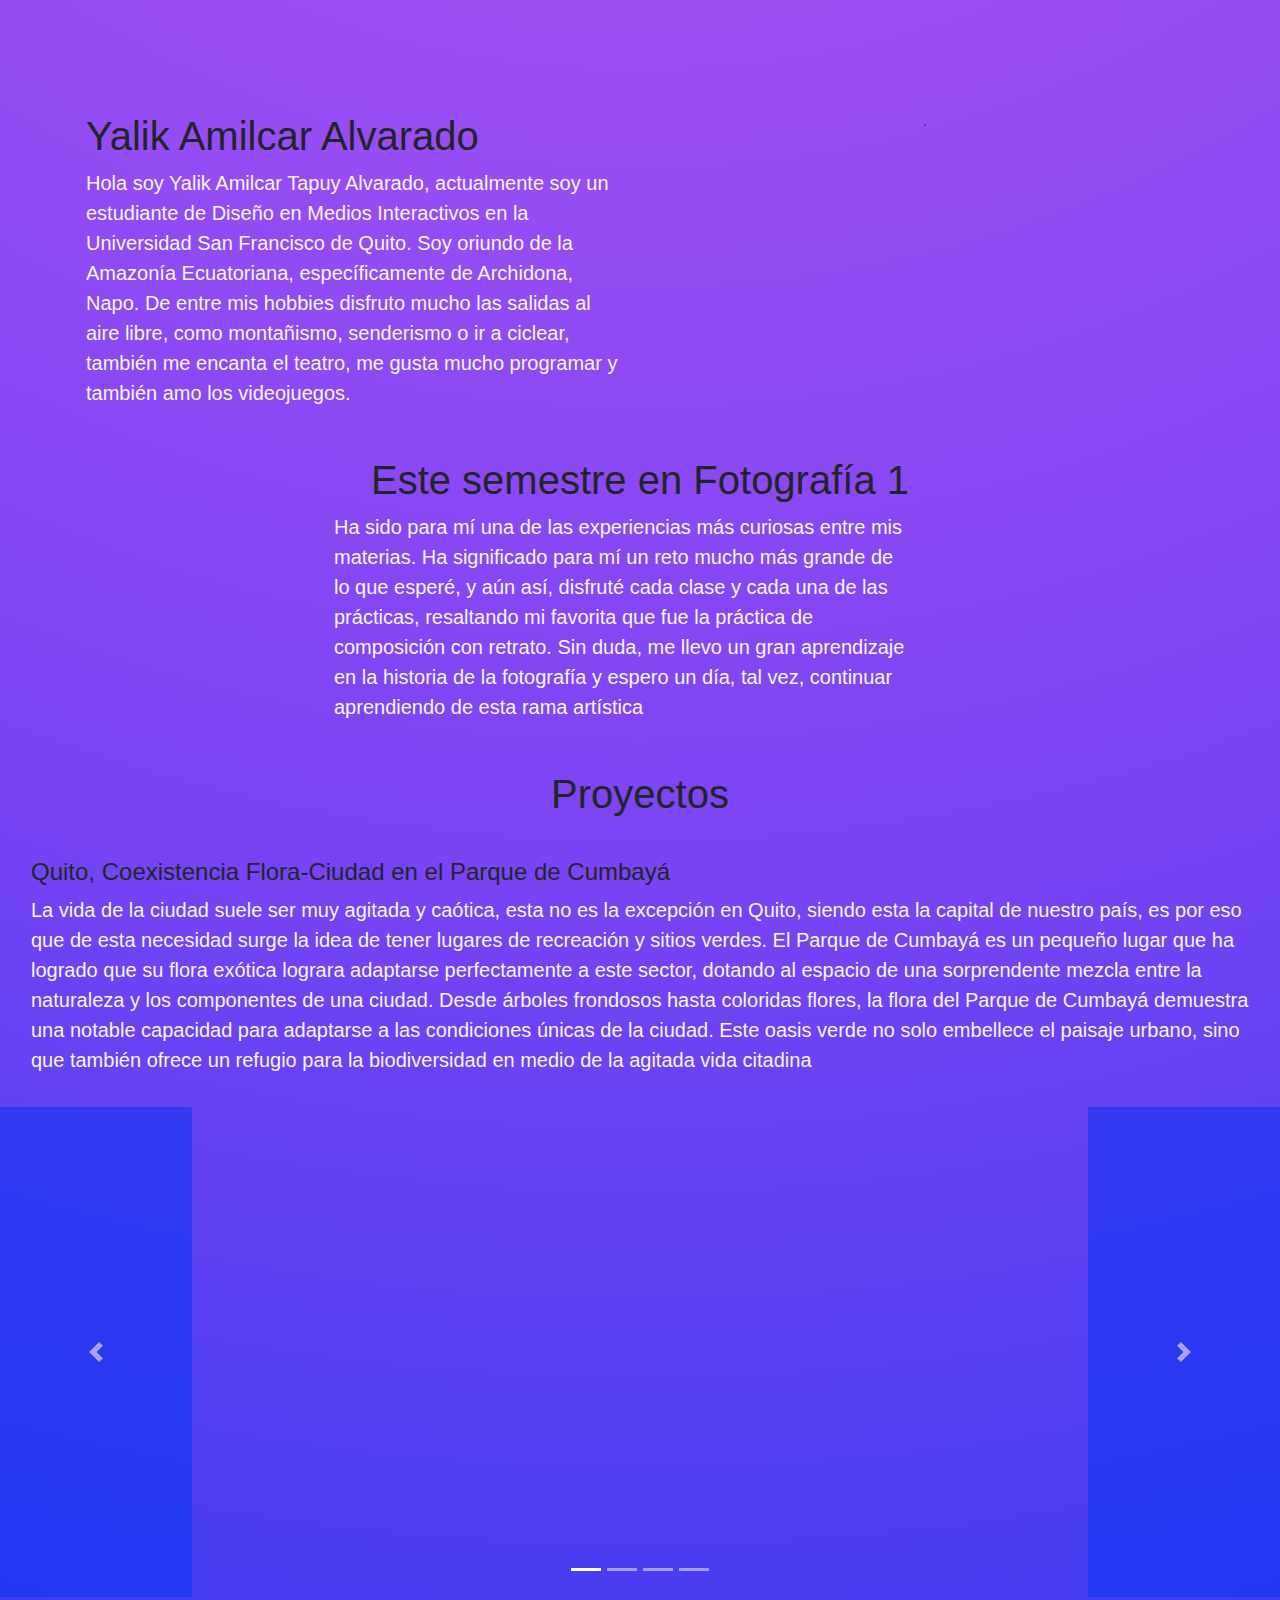
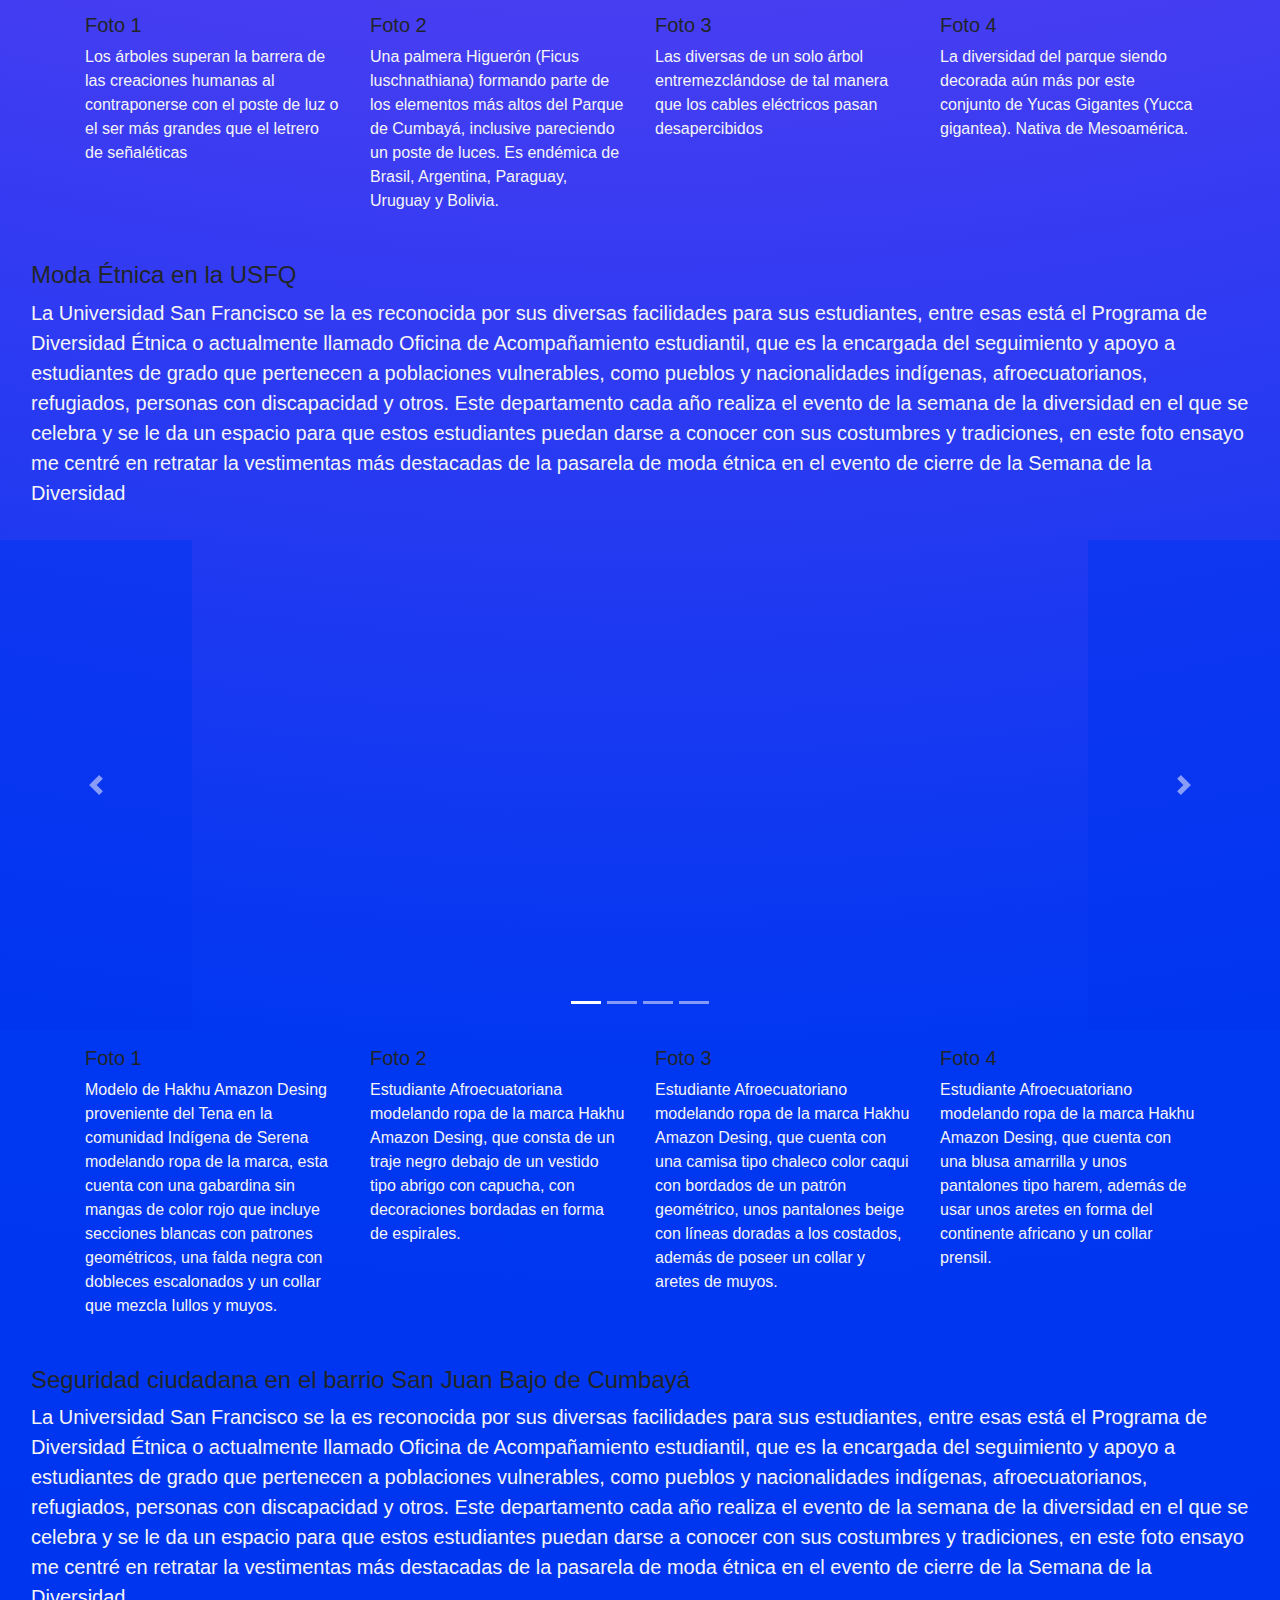
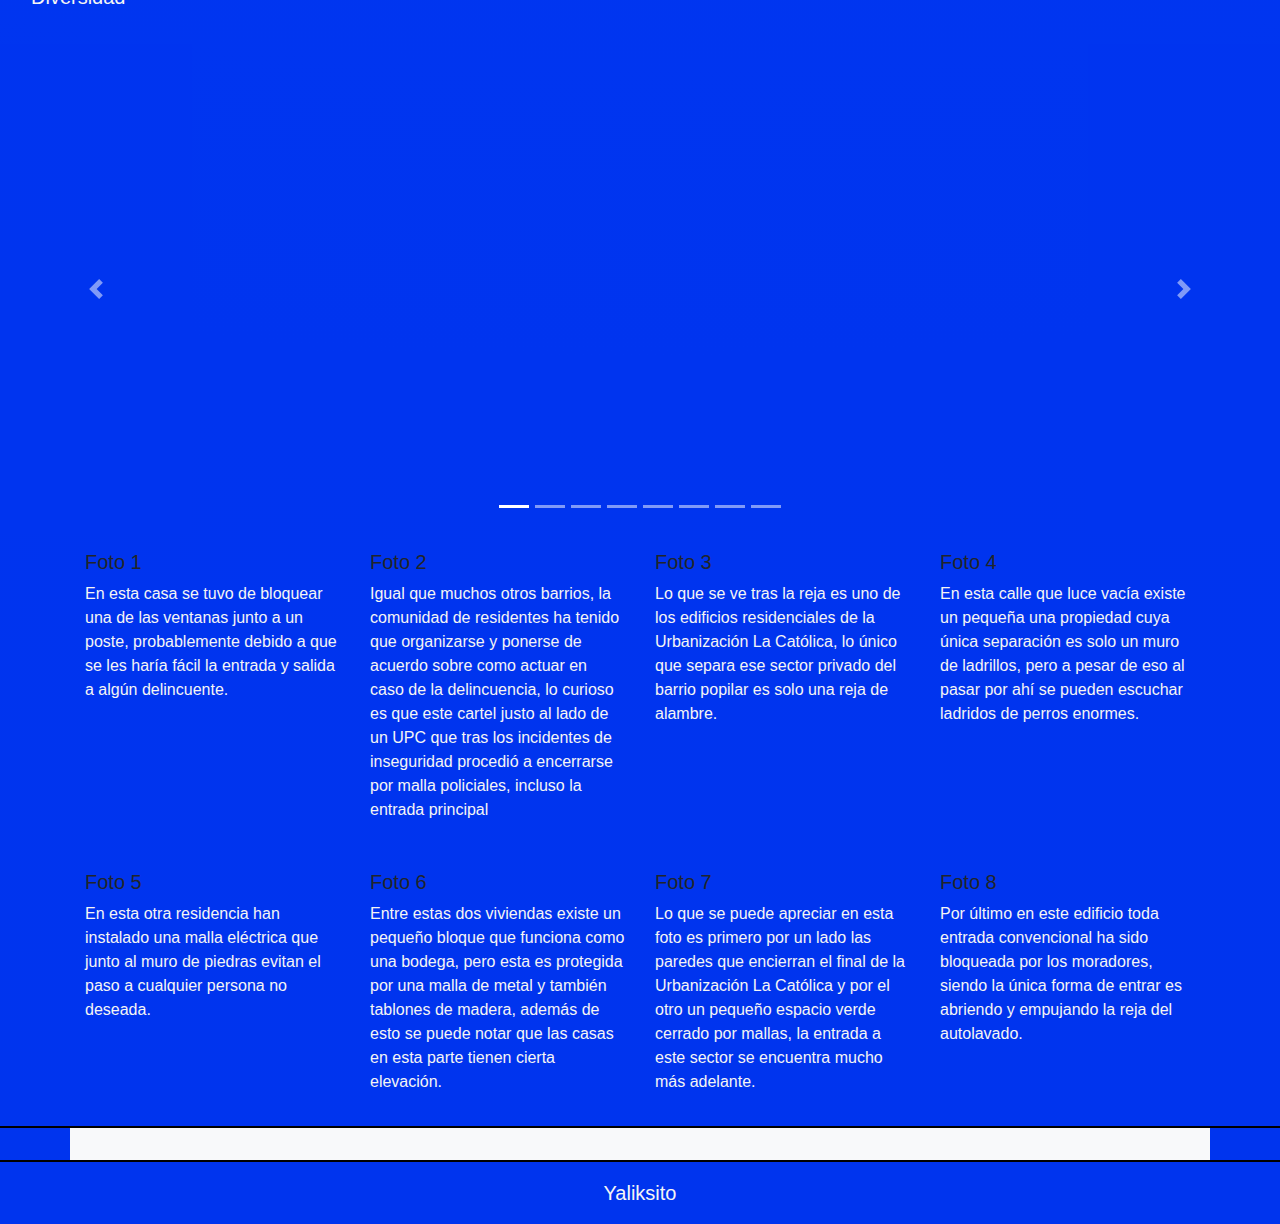
==== index.html @ bf508cc5 "Portafolio V.1.3" ====
<!DOCTYPE html>
<html lang="en">
<head>
    <meta charset="UTF-8">
    <meta name="viewport" content="width=device-width, initial-scale=1.0">
    <title>Mockup de Boostrap</title>
    <link rel="icon" type="image/x-icon" href="imagenes/isotipo blanco y negro.png" >
    <link rel="stylesheet" href="https://cdn.jsdelivr.net/npm/bootstrap@4.5.3/dist/css/bootstrap.min.css">
    <link rel="stylesheet" href="https://cdnjs.cloudflare.com/ajax/libs/font-awesome/4.7.0/css/font-awesome.min.css">
    <link rel="preconnect" href="https://fonts.googleapis.com">
    <link rel="preconnect" href="https://fonts.gstatic.com" crossorigin>
    <link href="https://fonts.googleapis.com/css2?family=Alegreya+Sans&family=Montserrat:ital,wght@0,100..900;1,100..900&display=swap" rel="stylesheet">
    <link rel="stylesheet" href="css/animate.css"/>
    <link rel="stylesheet" href="https://cdnjs.cloudflare.com/ajax/libs/animate.css/4.1.1/animate.min.css"/>
    <script src="https://ajax.googleapis.com/ajax/libs/jquery/3.4.1/jquery.min.js"></script>
    <script src="https://cdn.jsdelivr.net/npm/bootstrap@4.5.3/dist/js/bootstrap.bundle.min.js"></script>
    <style>
      body{
        background-image: radial-gradient(circle at 50% -20.71%, #be5af5 0, #a04ff4 16.67%, #7944f3 33.33%, #3c3cf2 50%, #0037f1 66.67%, #0034ef 83.33%, #0034ee 100%);
      }
      p{
        color: whitesmoke;
        font-size: 1.25rem;
      }
      .plin{
        background-color: #0035EF;
      }
      .borde{
        border-bottom: 2px solid black;
        border-top: 2px solid black;
      }
      .ola{
        color: whitesmoke;
        font-size: 1.6rem;
        -webkit-text-stroke-width: 1.25px;
        -webkit-text-stroke-color: #000000;
      }
      @media (max-width:768px){
        h1{
          font-size: 2rem;
        }
      }
      @media (max-width:430px){
        h1{
          font-size: 1.25rem;
        }
        p{
          font-family: "Montserrat", sans-serif;
          font-size: 0.90rem;
          font-style: normal;
        }
      }

    </style>
</head>
<body>
  <div id="fb-root"></div>

  <div id="Home">

        <nav class="navbar navbar-expand-lg navbar-light">
            <a class="navbar-brand animated animate__pulse" href="#">
              <img src="imagenes/isotipo blanco y negro.png" height="70px" width="auto" class="d-inline-block align-top rounded" alt="">
              <img src="imagenes/Yalik_Monocromatico 1.png" height="70px" width="auto" class="d-inline-block align-top rounded" alt="">
            </a>
        </nav>

        <div class="jumbotron-fluid">
          <div class="container">
            <div class="row py-3">
              <div class="col-6 text-left pl-3 animated animate__rubberBand">
                <h1>Yalik Amilcar Alvarado</h1>
                <p>Hola soy Yalik Amilcar Tapuy Alvarado, actualmente soy un estudiante de Diseño en Medios Interactivos en la Universidad San Francisco de Quito. Soy oriundo de la Amazonía Ecuatoriana, específicamente de Archidona, Napo. De entre mis hobbies disfruto mucho las salidas al aire libre, como montañismo, senderismo o ir a ciclear, también me encanta el teatro, me gusta mucho programar y también amo los videojuegos.</p>
              </div>
              <div class="col-6 text-center">
                <img class="img-fluid shadow rounded border border-dark animated animate__rubberBand"  src="imagenes/yo.jpg" alt="">
              </div>
            </div>
          </div>
        </div>
  </div>

    <main>
        <div class="container-fluid">
          <div class="row py-3">
            <div class="col-sm-1 col-md-2 col-lg-3"></div>
            <div class="col">
                <h1 class="text-center wow animate__backInLeft">Este semestre en Fotografía 1</h1>
                <div class="col text-left ml-n3 wow animate__backInRight">
                  <p>Ha sido para mí una de las experiencias más curiosas entre mis materias. Ha significado para mí un reto mucho más grande de lo que esperé, y aún así, disfruté cada clase y cada una de las prácticas, resaltando mi favorita que fue la práctica de composición con retrato. Sin duda, me llevo un gran aprendizaje en la historia de la fotografía y espero un día, tal vez, continuar aprendiendo de esta rama artística</p>
                </div>
            </div>
            <div class="col-sm-1 col-md-2 col-lg-3"></div>
          </div>
        </div>

        <div>
            <div class="container-fluid">
                <div class="row py-3">
                    <div class="col-12 text-center wow animate__fadeInUp">
                        <h1>Proyectos</h1>
                    </div>
                </div>
                <div class="row py-3 wow animate__fadeInUp">
                  <div class="col">
                    <h4 class="mx-3">Quito, Coexistencia Flora-Ciudad en el Parque de Cumbayá</h4>
                    <p class="mx-3">La vida de la ciudad suele ser muy agitada y caótica, esta no es la excepción en Quito, siendo esta la capital de nuestro país, es por eso que de esta necesidad surge la idea de tener lugares de recreación y sitios verdes. El Parque de Cumbayá es un pequeño lugar que ha logrado que su flora exótica lograra adaptarse perfectamente a este sector, dotando al espacio de una sorprendente mezcla entre la naturaleza y los componentes de una ciudad. Desde árboles frondosos hasta coloridas flores, la flora del Parque de Cumbayá demuestra una notable capacidad para adaptarse a las condiciones únicas de la ciudad. Este oasis verde no solo embellece el paisaje urbano, sino que también ofrece un refugio para la biodiversidad en medio de la agitada vida citadina</p>
                  </div>
                </div>
            </div>
            <div id="carouselExampleCaptions" class="carousel slide wow animate__slideInLeft" data-ride="carousel">
                <ol class="carousel-indicators">
                  <li data-target="#carouselExampleCaptions" data-slide-to="0" class="active"></li>
                  <li data-target="#carouselExampleCaptions" data-slide-to="1"></li>
                  <li data-target="#carouselExampleCaptions" data-slide-to="2"></li>
                  <li data-target="#carouselExampleCaptions" data-slide-to="3"></li>
                </ol>
                <div class="carousel-inner">
                  <div class="carousel-item active">
                    <img src="imagenes/proyecto 1/yalik_tapuy_quito_2.jpg" height="490px" width="auto" class="d-block mx-auto" alt="">
                  </div>
                  <div class="carousel-item">
                    <img src="imagenes/proyecto 1/yalik_tapuy_quito_3.jpg" height="490px" width="auto" class="d-block mx-auto" alt="">
                  </div>
                  <div class="carousel-item">
                    <img src="imagenes/proyecto 1/yalik_tapuy_quito_5.jpg" width="auto" height="490px" class="d-block mx-auto" alt="">
                  </div>
                  <div class="carousel-item">
                    <img src="imagenes/proyecto 1/yalik_tapuy_quito_8.jpg" height="490px" width="auto" class="d-block mx-auto" alt="">
                  </div>
                </div>
                <button class="carousel-control-prev border-0 plin" type="button" data-target="#carouselExampleCaptions" data-slide="prev">
                  <span class="carousel-control-prev-icon" aria-hidden="true"></span>
                  <span class="sr-only">Previous</span>
                </button>
                <button class="carousel-control-next border-0 plin" type="button" data-target="#carouselExampleCaptions" data-slide="next">
                  <span class="carousel-control-next-icon" aria-hidden="true"></span>
                  <span class="sr-only">Next</span>
                </button>
            </div>
            <div class="container">
              <div class="row py-3">
                <div class="col-sm-12 col-md-3 wow animate__zoomInUp"><h5>Foto 1</h5><p style="font-size: 1rem;">Los árboles superan la barrera de las creaciones humanas al contraponerse con el poste de luz o el ser más grandes que el letrero de señaléticas</p></div>
                <div class="col-sm-12 col-md-3 wow animate__zoomInUp"><h5>Foto 2</h5><p style="font-size: 1rem;">Una palmera Higuerón (Ficus luschnathiana) formando parte de los elementos más altos del Parque de Cumbayá, inclusive pareciendo un poste de luces. Es endémica de Brasil, Argentina, Paraguay, Uruguay y Bolivia.</p></div>
                <div class="col-sm-12 col-md-3 wow animate__zoomInUp"><h5>Foto 3</h5><p style="font-size: 1rem;">Las diversas de un solo árbol entremezclándose de tal manera que los cables eléctricos pasan desapercibidos</p></div>
                <div class="col-sm-12 col-md-3 wow animate__zoomInUp"><h5>Foto 4</h5><p style="font-size: 1rem;">La diversidad del parque siendo decorada aún más por este conjunto de Yucas Gigantes (Yucca gigantea). Nativa de Mesoamérica.</p></div>
              </div>
            </div>

            <div class="container-fluid">
              <div class="row py-3">
                <div class="col">
                  <h4 class="mx-3 wow animate__fadeInUp">Moda Étnica en la USFQ</h4>
                  <p class="mx-3 wow animate__fadeInUp">La Universidad San Francisco se la es reconocida por sus diversas facilidades para sus estudiantes, entre esas está el Programa de Diversidad Étnica o actualmente llamado Oficina de Acompañamiento estudiantil, que es la encargada del seguimiento y apoyo a estudiantes de grado que pertenecen a poblaciones vulnerables, como pueblos y nacionalidades indígenas, afroecuatorianos, refugiados, personas con discapacidad y otros. Este departamento cada año realiza el evento de la semana de la diversidad en el que se celebra y se le da un espacio para que estos estudiantes puedan darse a conocer con sus costumbres y tradiciones, en este foto ensayo me centré en retratar la vestimentas más destacadas de la pasarela de moda étnica en el evento de cierre de la Semana de la Diversidad</p>
                </div>
              </div>
          </div>
          <div id="carouselExampleIndicators" class="carousel slide wow animate__slideInLeft" data-ride="carousel">
            <ol class="carousel-indicators">
              <li data-target="#carouselExampleIndicators" data-slide-to="0" class="active"></li>
              <li data-target="#carouselExampleIndicators" data-slide-to="1"></li>
              <li data-target="#carouselExampleIndicators" data-slide-to="2"></li>
              <li data-target="#carouselExampleIndicators" data-slide-to="3"></li>
            </ol>
            <div class="carousel-inner">
              <div class="carousel-item active">
                <img src="imagenes/proyecto 2/yalik_tapuy_retrato_3.jpg" height="490px" width="auto" class="d-block mx-auto" alt="">
              </div>
              <div class="carousel-item">
                <img src="imagenes/proyecto 2/yalik_tapuy_retrato_5.jpg" height="490px" width="auto" class="d-block mx-auto" alt="">
              </div>
              <div class="carousel-item">
                <img src="imagenes/proyecto 2/yalik_tapuy_retrato_7.jpg" width="auto" height="490px" class="d-block mx-auto" alt="">
              </div>
              <div class="carousel-item">
                <img src="imagenes/proyecto 2/yalik_tapuy_retrato_8.jpg" height="490px" width="auto" class="d-block mx-auto" alt="">
              </div>
            </div>
            <button class="carousel-control-prev border-0 plin" type="button" data-target="#carouselExampleIndicators" data-slide="prev">
              <span class="carousel-control-prev-icon" aria-hidden="true"></span>
              <span class="sr-only">Previous</span>
            </button>
            <button class="carousel-control-next border-0 plin" type="button" data-target="#carouselExampleIndicators" data-slide="next">
              <span class="carousel-control-next-icon" aria-hidden="true"></span>
              <span class="sr-only">Next</span>
            </button>
        </div>
        <div class="container">
          <div class="row py-3">
            <div class="col-sm-12 col-md-3 wow animate__zoomInUp"><h5>Foto 1</h5><p style="font-size: 1rem;">Modelo de Hakhu Amazon Desing proveniente del Tena en la comunidad Indígena de Serena modelando ropa de la marca, esta cuenta con una gabardina sin mangas de color rojo que incluye secciones blancas con patrones geométricos, una falda negra con dobleces escalonados y un collar que mezcla Iullos y muyos.</p></div>
            <div class="col-sm-12 col-md-3 wow animate__zoomInUp"><h5>Foto 2</h5><p style="font-size: 1rem;">Estudiante Afroecuatoriana modelando ropa de la marca Hakhu Amazon Desing, que consta de un traje negro debajo de un vestido tipo abrigo con capucha, con decoraciones bordadas en forma de espirales.</p></div>
            <div class="col-sm-12 col-md-3 wow animate__zoomInUp"><h5>Foto 3</h5><p style="font-size: 1rem;">Estudiante Afroecuatoriano modelando ropa de la marca Hakhu Amazon Desing, que cuenta con una camisa tipo chaleco color caqui con bordados de un patrón geométrico, unos pantalones beige con líneas doradas a los costados, además de poseer un collar y aretes de muyos.</p></div>
            <div class="col-sm-12 col-md-3 wow animate__zoomInUp"><h5>Foto 4</h5><p style="font-size: 1rem;">Estudiante Afroecuatoriano modelando ropa de la marca Hakhu Amazon Desing, que cuenta con una blusa amarrilla y unos pantalones tipo harem, además de usar unos aretes en forma del continente africano y un collar prensil.</p></div>
          </div>
        </div>

        <div class="container-fluid">
          <div class="row py-3">
            <div class="col">
              <h4 class="mx-3 wow animate__fadeInUp">Seguridad ciudadana en el barrio San Juan Bajo de Cumbayá</h4>
              <p class="mx-3 wow animate__fadeInUp">La Universidad San Francisco se la es reconocida por sus diversas facilidades para sus estudiantes, entre esas está el Programa de Diversidad Étnica o actualmente llamado Oficina de Acompañamiento estudiantil, que es la encargada del seguimiento y apoyo a estudiantes de grado que pertenecen a poblaciones vulnerables, como pueblos y nacionalidades indígenas, afroecuatorianos, refugiados, personas con discapacidad y otros. Este departamento cada año realiza el evento de la semana de la diversidad en el que se celebra y se le da un espacio para que estos estudiantes puedan darse a conocer con sus costumbres y tradiciones, en este foto ensayo me centré en retratar la vestimentas más destacadas de la pasarela de moda étnica en el evento de cierre de la Semana de la Diversidad</p>
            </div>
          </div>
      </div>
      <div id="olap" class="carousel slide wow animate__slideInLeft" data-ride="carousel">
        <ol class="carousel-indicators">
          <li data-target="#olap" data-slide-to="0" class="active"></li>
          <li data-target="#olap" data-slide-to="1"></li>
          <li data-target="#olap" data-slide-to="2"></li>
          <li data-target="#olap" data-slide-to="3"></li>
          <li data-target="#olap" data-slide-to="4"></li>
          <li data-target="#olap" data-slide-to="5"></li>
          <li data-target="#olap" data-slide-to="6"></li>
          <li data-target="#olap" data-slide-to="7"></li>
        </ol>
        <div class="carousel-inner">
          <div class="carousel-item active">
            <img src="imagenes/proyecto3/1.jpg" height="490px" width="auto" class="d-block mx-auto" alt="">
          </div>
          <div class="carousel-item">
            <img src="imagenes/proyecto3/2.jpg" height="490px" width="auto" class="d-block mx-auto" alt="">
          </div>
          <div class="carousel-item">
            <img src="imagenes/proyecto3/3.jpg" width="auto" height="490px" class="d-block mx-auto" alt="">
          </div>
          <div class="carousel-item">
            <img src="imagenes/proyecto3/4.jpg" height="490px" width="auto" class="d-block mx-auto" alt="">
          </div>
          <div class="carousel-item">
            <img src="imagenes/proyecto3/5.jpg" height="490px" width="auto" class="d-block mx-auto" alt="">
          </div>
          <div class="carousel-item">
            <img src="imagenes/proyecto3/6.jpg" width="auto" height="490px" class="d-block mx-auto" alt="">
          </div>
          <div class="carousel-item">
            <img src="imagenes/proyecto3/7.jpg" height="490px" width="auto" class="d-block mx-auto" alt="">
          </div>
          <div class="carousel-item">
            <img src="imagenes/proyecto3/8.jpg" height="490px" width="auto" class="d-block mx-auto" alt="">
          </div>
        </div>
        <button class="carousel-control-prev border-0 plin" type="button" data-target="#olap" data-slide="prev">
          <span class="carousel-control-prev-icon" aria-hidden="true"></span>
          <span class="sr-only">Previous</span>
        </button>
        <button class="carousel-control-next border-0 plin" type="button" data-target="#olap" data-slide="next">
          <span class="carousel-control-next-icon" aria-hidden="true"></span>
          <span class="sr-only">Next</span>
        </button>
    </div>
    <div class="container">
      <div class="row py-3">
        <div class="col-sm-12 col-md-3 wow animate__zoomInUp"><h5>Foto 1</h5><p style="font-size: 1rem;">En esta casa se tuvo de bloquear una de las ventanas junto a un poste, probablemente debido a que se les haría fácil la entrada y salida a algún delincuente.</p></div>
        <div class="col-sm-12 col-md-3 wow animate__zoomInUp"><h5>Foto 2</h5><p style="font-size: 1rem;">Igual que muchos otros barrios, la comunidad de residentes ha tenido que organizarse y ponerse de acuerdo sobre como actuar en caso de la delincuencia, lo curioso es que este cartel justo al lado de un UPC que tras los incidentes de inseguridad procedió a encerrarse por malla policiales, incluso la entrada principal</p></div>
        <div class="col-sm-12 col-md-3 wow animate__zoomInUp"><h5>Foto 3</h5><p style="font-size: 1rem;">Lo que se ve tras la reja es uno de los edificios residenciales de la Urbanización La Católica, lo único que separa ese sector privado del barrio popilar es solo una reja de alambre.</p></div>
        <div class="col-sm-12 col-md-3 wow animate__zoomInUp"><h5>Foto 4</h5><p style="font-size: 1rem;">En esta calle que luce vacía existe un pequeña una propiedad cuya única separación es solo un muro de ladrillos, pero a pesar de eso al pasar por ahí se pueden escuchar ladridos de perros enormes.</p></div>
      </div>
    </div>
    <div class="container">
      <div class="row py-3">
        <div class="col-sm-12 col-md-3 wow animate__zoomInUp"><h5>Foto 5</h5><p style="font-size: 1rem;">En esta otra residencia han instalado una malla eléctrica que junto al muro de piedras evitan el paso a cualquier persona no deseada.</p></div>
        <div class="col-sm-12 col-md-3 wow animate__zoomInUp"><h5>Foto 6</h5><p style="font-size: 1rem;">Entre estas dos viviendas existe un pequeño bloque que funciona como una bodega, pero esta es protegida por una malla de metal y también tablones de madera, además de esto se puede notar que las casas en esta parte tienen cierta elevación.</p></div>
        <div class="col-sm-12 col-md-3 wow animate__zoomInUp"><h5>Foto 7</h5><p style="font-size: 1rem;">Lo que se puede apreciar en esta foto es primero por un lado las paredes que encierran el final de la Urbanización La Católica y por el otro un pequeño espacio verde cerrado por mallas, la entrada a este sector se encuentra mucho más adelante.</p></div>
        <div class="col-sm-12 col-md-3 wow animate__zoomInUp"><h5>Foto 8</h5><p style="font-size: 1rem;">Por último en este edificio toda entrada convencional ha sido bloqueada por los moradores, siendo la única forma de entrar es abriendo y empujando la reja del autolavado.</p></div>
      </div>
    </div>        

    </div>
    
        <div class="container-fluid borde">
            <div class="container bg-light py-3">
              <div class="fb-comments" data-href="https://yalikt14.github.io" data-width="" data-numposts="12"></div>
        </div>
    </main>

    <footer id="footer">
        <div class="container pt-3">
            <div class="row text-center">
              <div class="col"><p>Yaliksito</p></div>
            </div>
        </div>
    </footer>      

    <script async defer crossorigin="anonymous" src="https://connect.facebook.net/es_ES/sdk.js#xfbml=1&version=v19.0" nonce="RzjdiRgf"></script>

    <script src="js/wow.min.js"></script>
              <script>
              new WOW().init();
              </script>

    <!-- Option 1: jQuery and Bootstrap Bundle (includes Popper) -->
    <script src="https://cdn.jsdelivr.net/npm/jquery@3.5.1/dist/jquery.slim.min.js" integrity="sha384-DfXdz2htPH0lsSSs5nCTpuj/zy4C+OGpamoFVy38MVBnE+IbbVYUew+OrCXaRkfj" crossorigin="anonymous"></script>
    <script src="https://cdn.jsdelivr.net/npm/bootstrap@4.6.2/dist/js/bootstrap.bundle.min.js" integrity="sha384-Fy6S3B9q64WdZWQUiU+q4/2Lc9npb8tCaSX9FK7E8HnRr0Jz8D6OP9dO5Vg3Q9ct" crossorigin="anonymous"></script>

    <!-- Option 2: Separate Popper and Bootstrap JS -->
    <script src="https://cdn.jsdelivr.net/npm/jquery@3.5.1/dist/jquery.slim.min.js" integrity="sha384-DfXdz2htPH0lsSSs5nCTpuj/zy4C+OGpamoFVy38MVBnE+IbbVYUew+OrCXaRkfj" crossorigin="anonymous"></script>
    <script src="https://cdn.jsdelivr.net/npm/popper.js@1.16.1/dist/umd/popper.min.js" integrity="sha384-9/reFTGAW83EW2RDu2S0VKaIzap3H66lZH81PoYlFhbGU+6BZp6G7niu735Sk7lN" crossorigin="anonymous"></script>
    <script src="https://cdn.jsdelivr.net/npm/bootstrap@4.6.2/dist/js/bootstrap.min.js" integrity="sha384-+sLIOodYLS7CIrQpBjl+C7nPvqq+FbNUBDunl/OZv93DB7Ln/533i8e/mZXLi/P+" crossorigin="anonymous"></script>
</body>
</html>
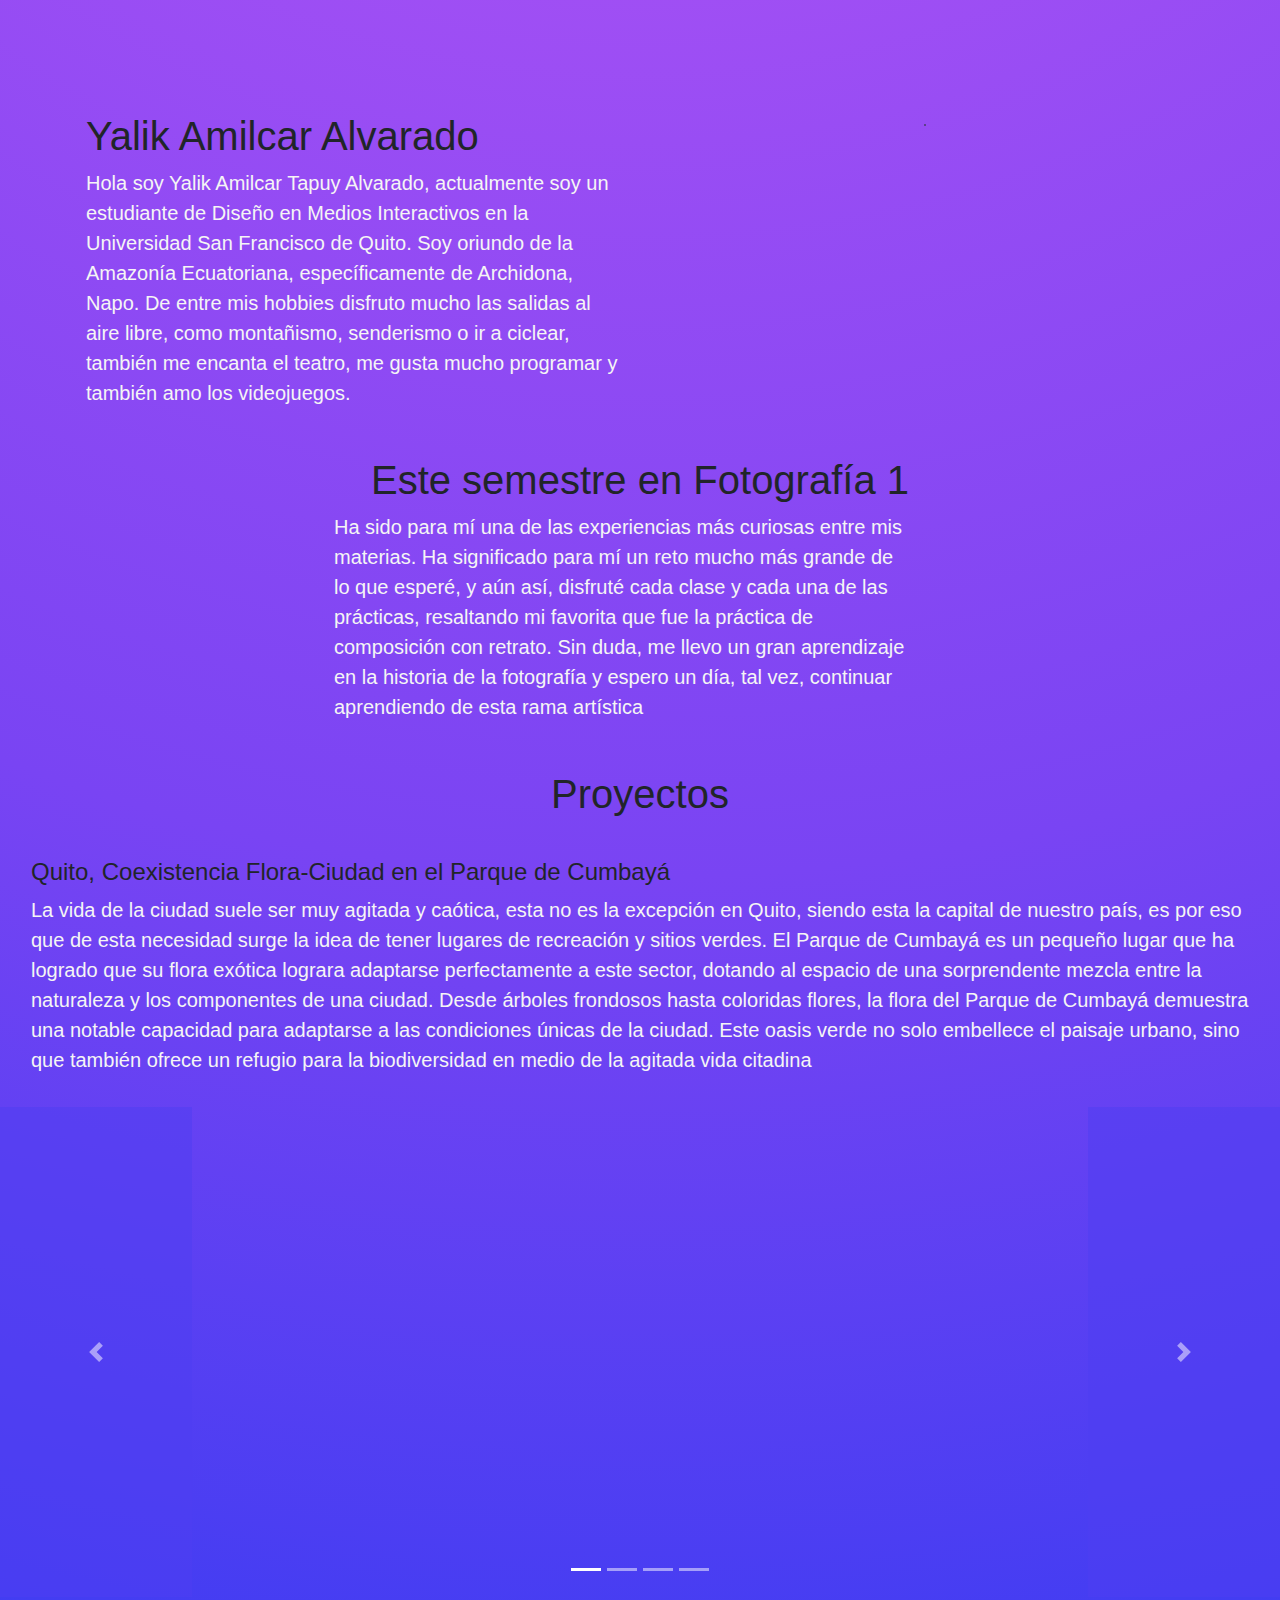
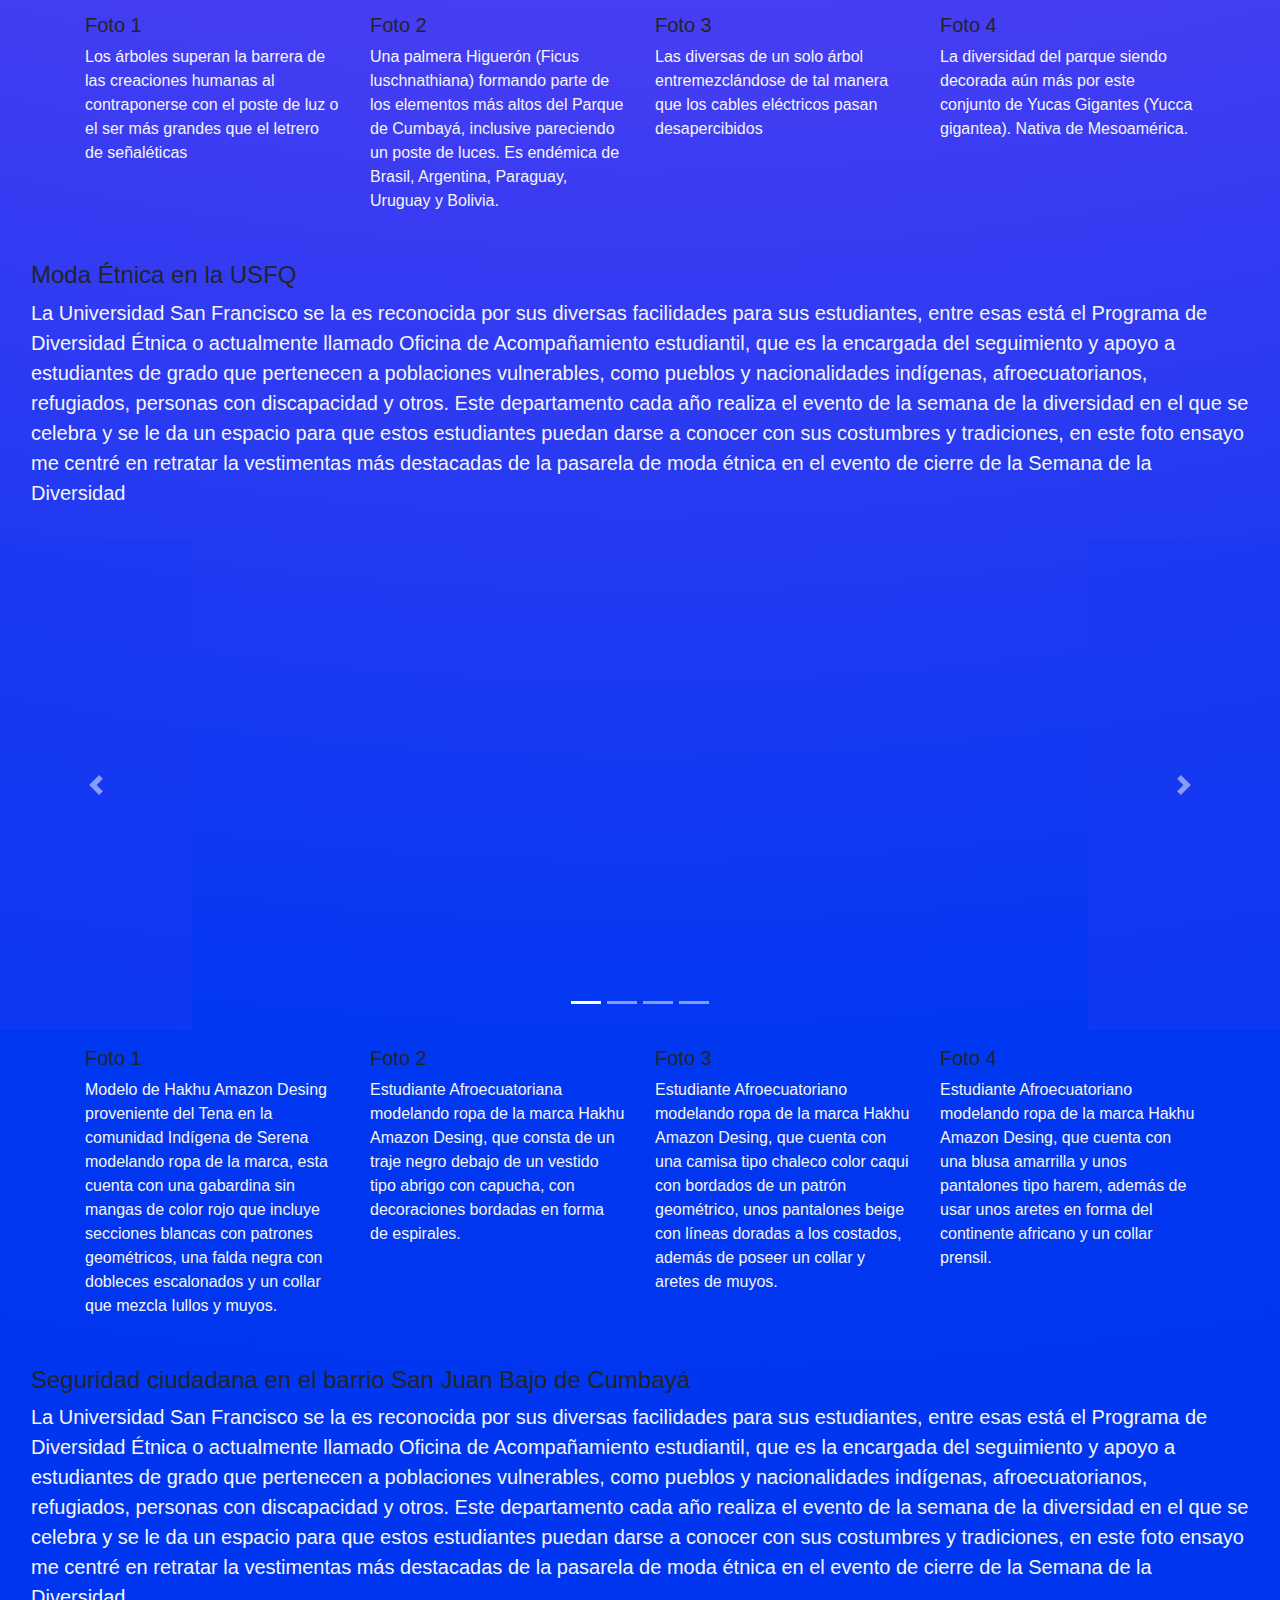
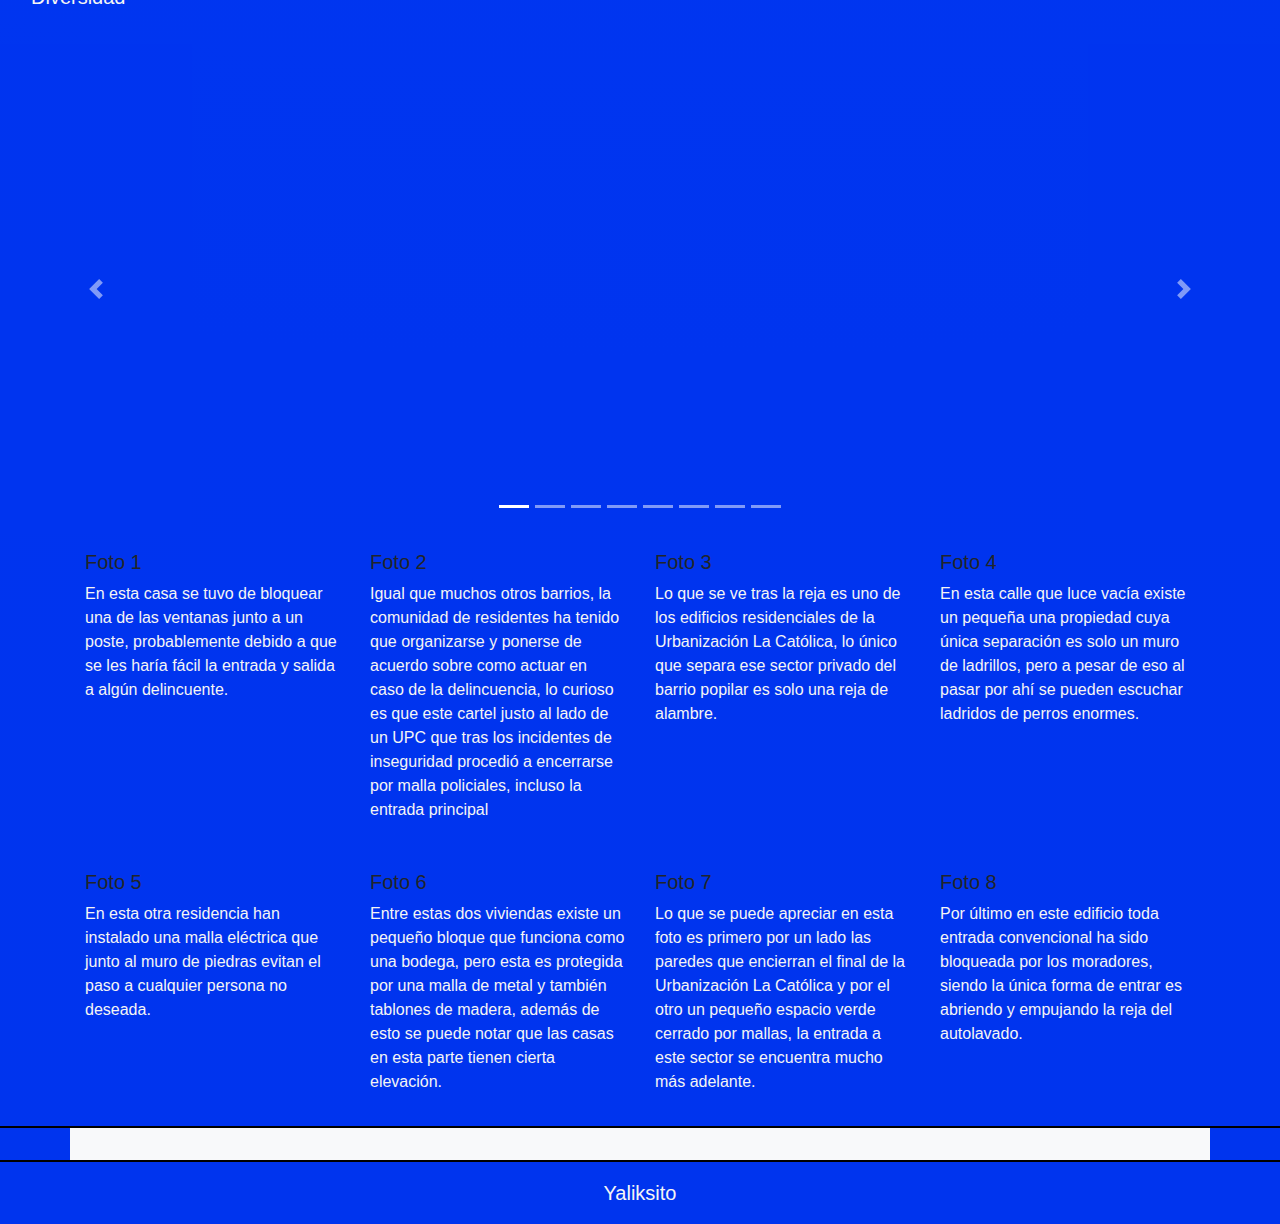
==== commit a5c5f5db: "Portafolio v1.4" ====
--- a/index.html
+++ b/index.html
@@ -3,7 +3,7 @@
 <head>
     <meta charset="UTF-8">
     <meta name="viewport" content="width=device-width, initial-scale=1.0">
-    <title>Mockup de Boostrap</title>
+    <title>Portafolio de Fotografía 1</title>
     <link rel="icon" type="image/x-icon" href="imagenes/isotipo blanco y negro.png" >
     <link rel="stylesheet" href="https://cdn.jsdelivr.net/npm/bootstrap@4.5.3/dist/css/bootstrap.min.css">
     <link rel="stylesheet" href="https://cdnjs.cloudflare.com/ajax/libs/font-awesome/4.7.0/css/font-awesome.min.css">
@@ -22,6 +22,12 @@
         color: whitesmoke;
         font-size: 1.25rem;
       }
+      .plin1{
+        background-color: #4F3EF2;
+      }
+      .plin2{
+        background-color: #1A39F1;
+      }
       .plin{
         background-color: #0035EF;
       }
@@ -129,11 +135,11 @@
                     <img src="imagenes/proyecto 1/yalik_tapuy_quito_8.jpg" height="490px" width="auto" class="d-block mx-auto" alt="">
                   </div>
                 </div>
-                <button class="carousel-control-prev border-0 plin" type="button" data-target="#carouselExampleCaptions" data-slide="prev">
+                <button class="carousel-control-prev border-0 plin1" type="button" data-target="#carouselExampleCaptions" data-slide="prev">
                   <span class="carousel-control-prev-icon" aria-hidden="true"></span>
                   <span class="sr-only">Previous</span>
                 </button>
-                <button class="carousel-control-next border-0 plin" type="button" data-target="#carouselExampleCaptions" data-slide="next">
+                <button class="carousel-control-next border-0 plin1" type="button" data-target="#carouselExampleCaptions" data-slide="next">
                   <span class="carousel-control-next-icon" aria-hidden="true"></span>
                   <span class="sr-only">Next</span>
                 </button>
@@ -176,11 +182,11 @@
                 <img src="imagenes/proyecto 2/yalik_tapuy_retrato_8.jpg" height="490px" width="auto" class="d-block mx-auto" alt="">
               </div>
             </div>
-            <button class="carousel-control-prev border-0 plin" type="button" data-target="#carouselExampleIndicators" data-slide="prev">
+            <button class="carousel-control-prev border-0 plin2" type="button" data-target="#carouselExampleIndicators" data-slide="prev">
               <span class="carousel-control-prev-icon" aria-hidden="true"></span>
               <span class="sr-only">Previous</span>
             </button>
-            <button class="carousel-control-next border-0 plin" type="button" data-target="#carouselExampleIndicators" data-slide="next">
+            <button class="carousel-control-next border-0 plin2" type="button" data-target="#carouselExampleIndicators" data-slide="next">
               <span class="carousel-control-next-icon" aria-hidden="true"></span>
               <span class="sr-only">Next</span>
             </button>
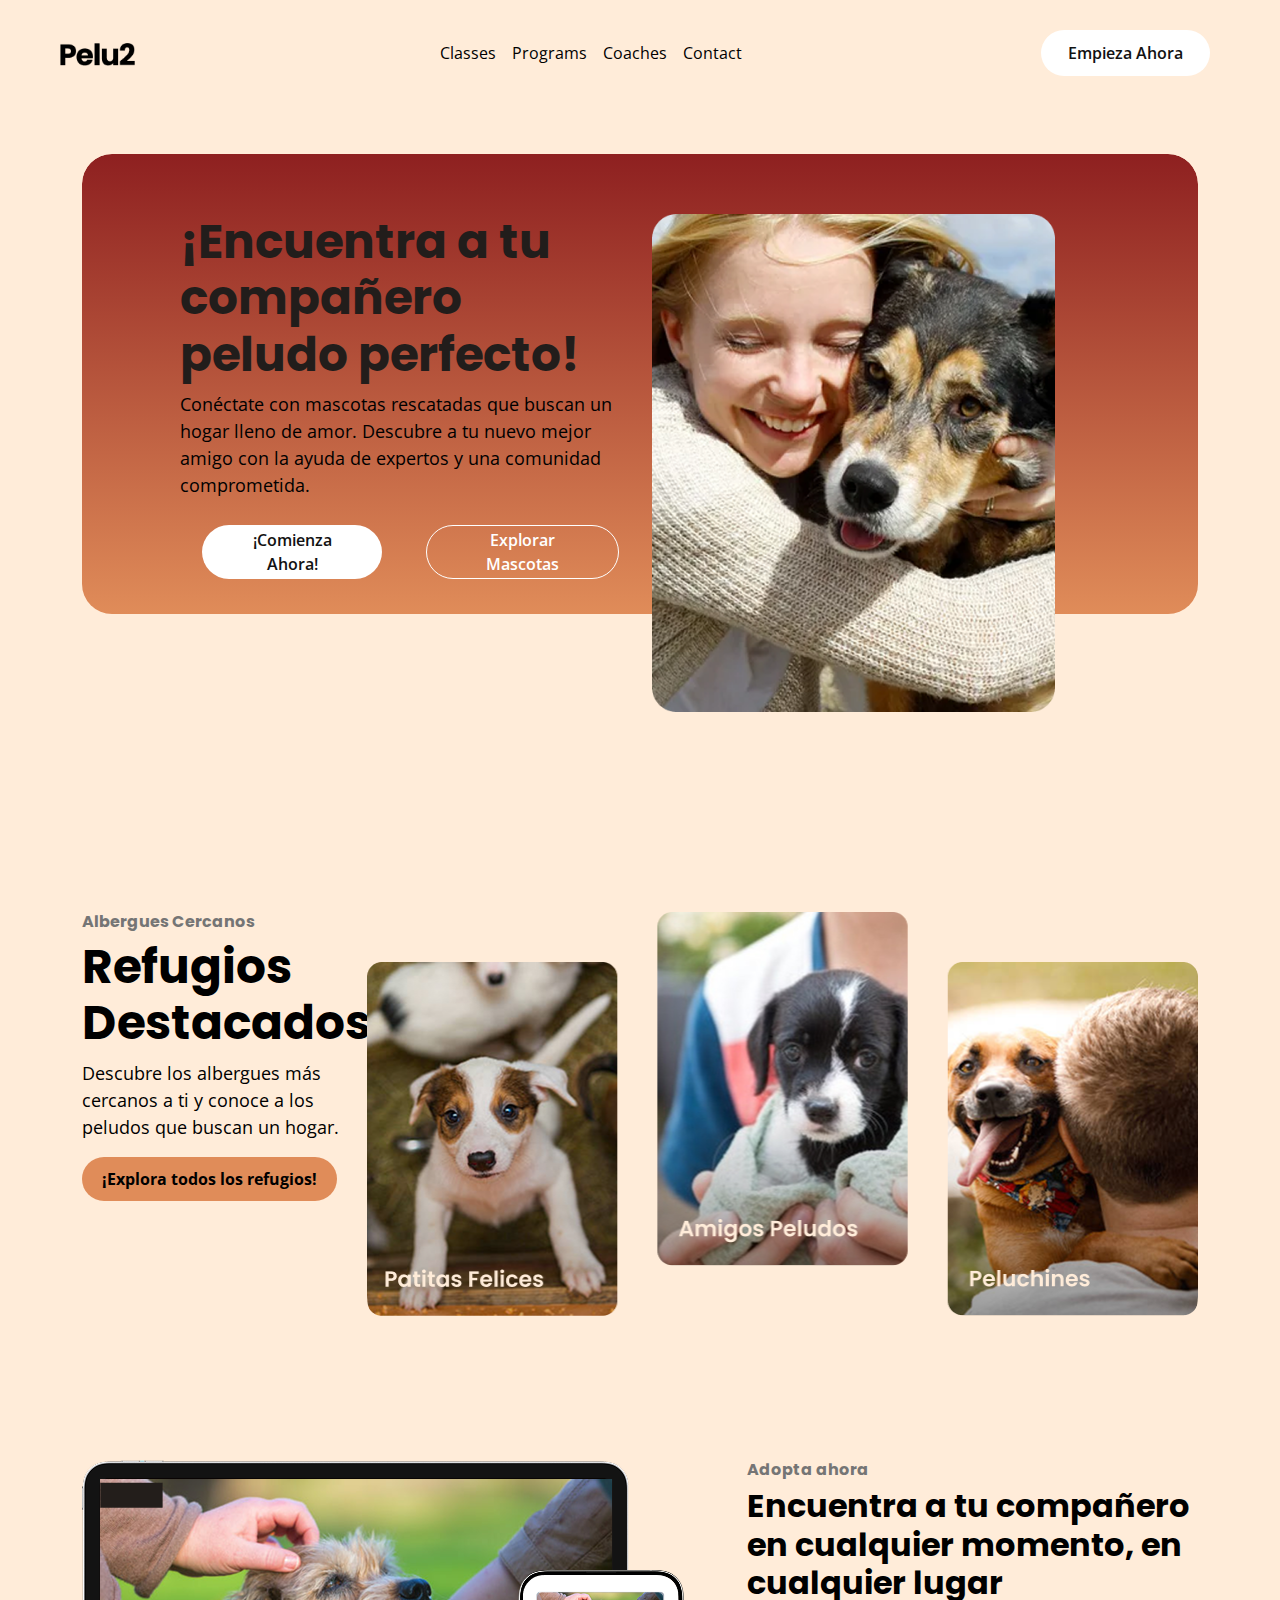
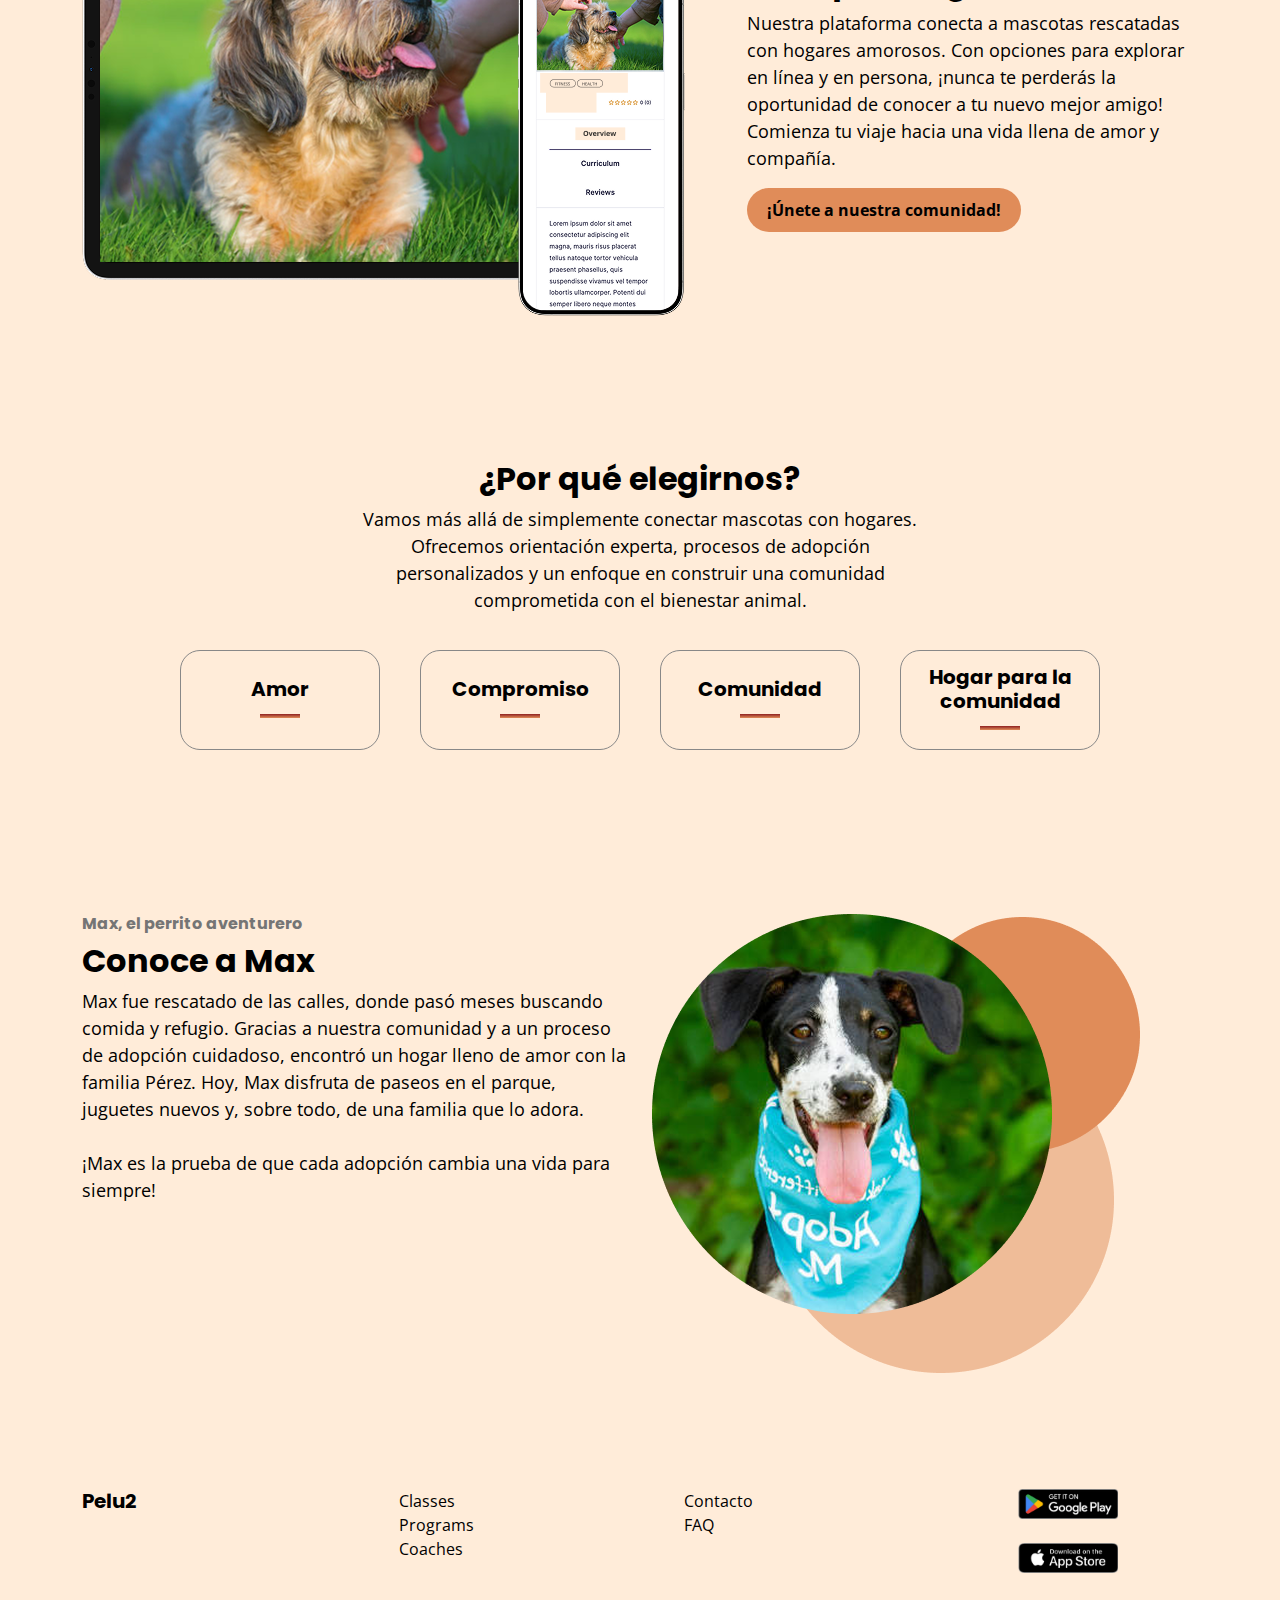
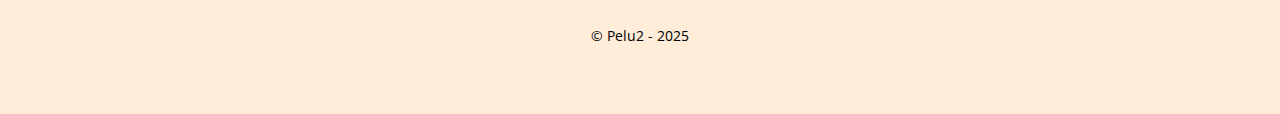
==== commit ef1f94de: "cambios para emprendimiento" ====
--- a/index.html
+++ b/index.html
@@ -1,306 +1,215 @@
 <!DOCTYPE html>
-<html lang="en">
+<html lang="es">
 <head>
     <meta charset="UTF-8">
     <meta name="viewport" content="width=device-width, initial-scale=1.0">
-    <title>Portafolio de Fotografía 1</title>
-    <link rel="icon" type="image/x-icon" href="imagenes/isotipo blanco y negro.png" >
-    <link rel="stylesheet" href="https://cdn.jsdelivr.net/npm/bootstrap@4.5.3/dist/css/bootstrap.min.css">
-    <link rel="stylesheet" href="https://cdnjs.cloudflare.com/ajax/libs/font-awesome/4.7.0/css/font-awesome.min.css">
-    <link rel="preconnect" href="https://fonts.googleapis.com">
-    <link rel="preconnect" href="https://fonts.gstatic.com" crossorigin>
-    <link href="https://fonts.googleapis.com/css2?family=Alegreya+Sans&family=Montserrat:ital,wght@0,100..900;1,100..900&display=swap" rel="stylesheet">
-    <link rel="stylesheet" href="css/animate.css"/>
-    <link rel="stylesheet" href="https://cdnjs.cloudflare.com/ajax/libs/animate.css/4.1.1/animate.min.css"/>
-    <script src="https://ajax.googleapis.com/ajax/libs/jquery/3.4.1/jquery.min.js"></script>
-    <script src="https://cdn.jsdelivr.net/npm/bootstrap@4.5.3/dist/js/bootstrap.bundle.min.js"></script>
-    <style>
-      body{
-        background-image: radial-gradient(circle at 50% -20.71%, #be5af5 0, #a04ff4 16.67%, #7944f3 33.33%, #3c3cf2 50%, #0037f1 66.67%, #0034ef 83.33%, #0034ee 100%);
-      }
-      p{
-        color: whitesmoke;
-        font-size: 1.25rem;
-      }
-      .plin1{
-        background-color: #4F3EF2;
-      }
-      .plin2{
-        background-color: #1A39F1;
-      }
-      .plin{
-        background-color: #0035EF;
-      }
-      .borde{
-        border-bottom: 2px solid black;
-        border-top: 2px solid black;
-      }
-      .ola{
-        color: whitesmoke;
-        font-size: 1.6rem;
-        -webkit-text-stroke-width: 1.25px;
-        -webkit-text-stroke-color: #000000;
-      }
-      @media (max-width:768px){
-        h1{
-          font-size: 2rem;
-        }
-      }
-      @media (max-width:430px){
-        h1{
-          font-size: 1.25rem;
-        }
-        p{
-          font-family: "Montserrat", sans-serif;
-          font-size: 0.90rem;
-          font-style: normal;
-        }
-      }
-
-    </style>
+    <title>Pelu2 - Home</title>
+    <link rel="icon" type="image/png" href="/images/Dan.png" sizes="32x32">
+    <link href="https://fonts.googleapis.com/css?family=Open+Sans|Poppins|Inter&display=swap" rel="stylesheet">
+    <link href="https://cdn.jsdelivr.net/npm/bootstrap@5.3.3/dist/css/bootstrap.min.css" rel="stylesheet">
+    <script src="https://cdn.jsdelivr.net/npm/bootstrap@5.3.3/dist/js/bootstrap.bundle.min.js" defer></script>
+    <link href="/main.css" rel="stylesheet">
+    <link href="/index.css" rel="stylesheet">
 </head>
 <body>
-  <div id="fb-root"></div>
-
-  <div id="Home">
-
-        <nav class="navbar navbar-expand-lg navbar-light">
-            <a class="navbar-brand animated animate__pulse" href="#">
-              <img src="imagenes/isotipo blanco y negro.png" height="70px" width="auto" class="d-inline-block align-top rounded" alt="">
-              <img src="imagenes/Yalik_Monocromatico 1.png" height="70px" width="auto" class="d-inline-block align-top rounded" alt="">
+    <!-- Navbar -->
+    <nav class="navbar navbar-expand-lg">
+        <div class="container-fluid mx-5">
+            <a class="navbar-brand" href="/">
+                <img src="/img/pelu2.png" alt="Pelu2 Logo" width="75">
             </a>
-        </nav>
-
-        <div class="jumbotron-fluid">
-          <div class="container">
-            <div class="row py-3">
-              <div class="col-6 text-left pl-3 animated animate__rubberBand">
-                <h1>Yalik Amilcar Alvarado</h1>
-                <p>Hola soy Yalik Amilcar Tapuy Alvarado, actualmente soy un estudiante de Diseño en Medios Interactivos en la Universidad San Francisco de Quito. Soy oriundo de la Amazonía Ecuatoriana, específicamente de Archidona, Napo. De entre mis hobbies disfruto mucho las salidas al aire libre, como montañismo, senderismo o ir a ciclear, también me encanta el teatro, me gusta mucho programar y también amo los videojuegos.</p>
-              </div>
-              <div class="col-6 text-center">
-                <img class="img-fluid shadow rounded border border-dark animated animate__rubberBand"  src="imagenes/yo.jpg" alt="">
-              </div>
-            </div>
-          </div>
-        </div>
-  </div>
-
-    <main>
-        <div class="container-fluid">
-          <div class="row py-3">
-            <div class="col-sm-1 col-md-2 col-lg-3"></div>
-            <div class="col">
-                <h1 class="text-center wow animate__backInLeft">Este semestre en Fotografía 1</h1>
-                <div class="col text-left ml-n3 wow animate__backInRight">
-                  <p>Ha sido para mí una de las experiencias más curiosas entre mis materias. Ha significado para mí un reto mucho más grande de lo que esperé, y aún así, disfruté cada clase y cada una de las prácticas, resaltando mi favorita que fue la práctica de composición con retrato. Sin duda, me llevo un gran aprendizaje en la historia de la fotografía y espero un día, tal vez, continuar aprendiendo de esta rama artística</p>
-                </div>
-            </div>
-            <div class="col-sm-1 col-md-2 col-lg-3"></div>
-          </div>
-        </div>
-
-        <div>
-            <div class="container-fluid">
-                <div class="row py-3">
-                    <div class="col-12 text-center wow animate__fadeInUp">
-                        <h1>Proyectos</h1>
+            <button class="navbar-toggler" type="button" data-bs-toggle="collapse" data-bs-target="#navbarNav" aria-controls="navbarNav" aria-expanded="false" aria-label="Toggle navigation">
+                <span class="navbar-toggler-icon"></span>
+            </button>
+            <div class="collapse navbar-collapse" id="navbarNav">
+                <ul class="navbar-nav mx-auto">
+                    <li class="nav-item">
+                        <a class="nav-link" href="/TuRepositorio">Classes</a>
+                    </li>
+                    <li class="nav-item">
+                        <a class="nav-link" href="/Trabajos">Programs</a>
+                    </li>
+                    <li class="nav-item">
+                        <a class="nav-link" href="/Actores">Coaches</a>
+                    </li>
+                    <li class="nav-item">
+                        <a class="nav-link" href="/Contacto">Contact</a>
+                    </li>
+                </ul>
+                <a class="btn btn-custom" href="/Login">
+                    <span class="text-primary">Empieza Ahora</span>
+                </a>
+            </div>
+        </div>
+    </nav>
+
+    <!-- Hero Section -->
+    <div class="container my-5">
+        <div class="gradienteindex">
+            <div class="row">
+                <div class="col-md-6">
+                    <h1 class="titulo_hero">¡Encuentra a tu compañero peludo perfecto!</h1>
+                    <p class="texto_hero">Conéctate con mascotas rescatadas que buscan un hogar lleno de amor. Descubre a tu nuevo mejor amigo con la ayuda de expertos y una comunidad comprometida.</p>
+                    <div class="container">
+                        <div class="row">
+                            <div class="col-md-6">
+                                <a class="btn btn1-custom" href="/Login">
+                                    <span class="text-primary">¡Comienza Ahora!</span>
+                                </a>
+                            </div>
+                            <div class="col-md-6">
+                                <a class="btn btn2-custom" href="/Trabajos">
+                                    <span class="text-secondary">Explorar Mascotas</span>
+                                </a>
+                            </div>
+                        </div>
                     </div>
                 </div>
-                <div class="row py-3 wow animate__fadeInUp">
-                  <div class="col">
-                    <h4 class="mx-3">Quito, Coexistencia Flora-Ciudad en el Parque de Cumbayá</h4>
-                    <p class="mx-3">La vida de la ciudad suele ser muy agitada y caótica, esta no es la excepción en Quito, siendo esta la capital de nuestro país, es por eso que de esta necesidad surge la idea de tener lugares de recreación y sitios verdes. El Parque de Cumbayá es un pequeño lugar que ha logrado que su flora exótica lograra adaptarse perfectamente a este sector, dotando al espacio de una sorprendente mezcla entre la naturaleza y los componentes de una ciudad. Desde árboles frondosos hasta coloridas flores, la flora del Parque de Cumbayá demuestra una notable capacidad para adaptarse a las condiciones únicas de la ciudad. Este oasis verde no solo embellece el paisaje urbano, sino que también ofrece un refugio para la biodiversidad en medio de la agitada vida citadina</p>
-                  </div>
-                </div>
-            </div>
-            <div id="carouselExampleCaptions" class="carousel slide wow animate__slideInLeft" data-ride="carousel">
-                <ol class="carousel-indicators">
-                  <li data-target="#carouselExampleCaptions" data-slide-to="0" class="active"></li>
-                  <li data-target="#carouselExampleCaptions" data-slide-to="1"></li>
-                  <li data-target="#carouselExampleCaptions" data-slide-to="2"></li>
-                  <li data-target="#carouselExampleCaptions" data-slide-to="3"></li>
-                </ol>
-                <div class="carousel-inner">
-                  <div class="carousel-item active">
-                    <img src="imagenes/proyecto 1/yalik_tapuy_quito_2.jpg" height="490px" width="auto" class="d-block mx-auto" alt="">
-                  </div>
-                  <div class="carousel-item">
-                    <img src="imagenes/proyecto 1/yalik_tapuy_quito_3.jpg" height="490px" width="auto" class="d-block mx-auto" alt="">
-                  </div>
-                  <div class="carousel-item">
-                    <img src="imagenes/proyecto 1/yalik_tapuy_quito_5.jpg" width="auto" height="490px" class="d-block mx-auto" alt="">
-                  </div>
-                  <div class="carousel-item">
-                    <img src="imagenes/proyecto 1/yalik_tapuy_quito_8.jpg" height="490px" width="auto" class="d-block mx-auto" alt="">
-                  </div>
-                </div>
-                <button class="carousel-control-prev border-0 plin1" type="button" data-target="#carouselExampleCaptions" data-slide="prev">
-                  <span class="carousel-control-prev-icon" aria-hidden="true"></span>
-                  <span class="sr-only">Previous</span>
+                <div class="col-md-6">
+                    <img class="img-fluid img-fluid-hero" src="/img/img1.png" alt="Hero Image">
+                </div>
+            </div>
+        </div>
+    </div>
+
+    <br>
+    <br>
+
+    <!-- Products Section -->
+    <div class="container my-5">
+        <div class="row">
+            <div class="col-md-3">
+                <h6 class="opaco">Albergues Cercanos</h6>
+                <h1>Refugios Destacados</h1>
+                <p>Descubre los albergues más cercanos a ti y conoce a los peludos que buscan un hogar.</p>
+                <button class="btn btn-gradient" onclick="window.location.href='/TuRepositorio'">
+                    <span class="button-label">¡Explora todos los refugios!</span>
                 </button>
-                <button class="carousel-control-next border-0 plin1" type="button" data-target="#carouselExampleCaptions" data-slide="next">
-                  <span class="carousel-control-next-icon" aria-hidden="true"></span>
-                  <span class="sr-only">Next</span>
+            </div>
+            <div class="col-md-9">
+                <div class="row">
+                    <img class="img-fluid" src="/img/img2.png" alt="" srcset="">
+                </div>
+            </div>
+        </div>
+    </div>
+
+    <br>
+    <br>
+
+    <!-- Featured Section -->
+    <div class="container my-5">
+        <div class="row">
+            <div class="col-md-7">
+                <img class="img-fluid" src="/img/img3.png" alt="Featured">
+            </div>
+            <div class="col-md-5">
+                <h6 class="opaco">Adopta ahora</h6>
+                <h2>Encuentra a tu compañero en cualquier momento, en cualquier lugar</h2>
+                <p>Nuestra plataforma conecta a mascotas rescatadas con hogares amorosos. Con opciones para explorar en línea y en persona, ¡nunca te perderás la oportunidad de conocer a tu nuevo mejor amigo! Comienza tu viaje hacia una vida llena de amor y compañía. </p>
+                <button class="btn btn-gradient" onclick="window.location.href='/Trabajos'">
+                    <span class="button-label">¡Únete a nuestra comunidad!</span>
                 </button>
             </div>
-            <div class="container">
-              <div class="row py-3">
-                <div class="col-sm-12 col-md-3 wow animate__zoomInUp"><h5>Foto 1</h5><p style="font-size: 1rem;">Los árboles superan la barrera de las creaciones humanas al contraponerse con el poste de luz o el ser más grandes que el letrero de señaléticas</p></div>
-                <div class="col-sm-12 col-md-3 wow animate__zoomInUp"><h5>Foto 2</h5><p style="font-size: 1rem;">Una palmera Higuerón (Ficus luschnathiana) formando parte de los elementos más altos del Parque de Cumbayá, inclusive pareciendo un poste de luces. Es endémica de Brasil, Argentina, Paraguay, Uruguay y Bolivia.</p></div>
-                <div class="col-sm-12 col-md-3 wow animate__zoomInUp"><h5>Foto 3</h5><p style="font-size: 1rem;">Las diversas de un solo árbol entremezclándose de tal manera que los cables eléctricos pasan desapercibidos</p></div>
-                <div class="col-sm-12 col-md-3 wow animate__zoomInUp"><h5>Foto 4</h5><p style="font-size: 1rem;">La diversidad del parque siendo decorada aún más por este conjunto de Yucas Gigantes (Yucca gigantea). Nativa de Mesoamérica.</p></div>
-              </div>
-            </div>
-
-            <div class="container-fluid">
-              <div class="row py-3">
-                <div class="col">
-                  <h4 class="mx-3 wow animate__fadeInUp">Moda Étnica en la USFQ</h4>
-                  <p class="mx-3 wow animate__fadeInUp">La Universidad San Francisco se la es reconocida por sus diversas facilidades para sus estudiantes, entre esas está el Programa de Diversidad Étnica o actualmente llamado Oficina de Acompañamiento estudiantil, que es la encargada del seguimiento y apoyo a estudiantes de grado que pertenecen a poblaciones vulnerables, como pueblos y nacionalidades indígenas, afroecuatorianos, refugiados, personas con discapacidad y otros. Este departamento cada año realiza el evento de la semana de la diversidad en el que se celebra y se le da un espacio para que estos estudiantes puedan darse a conocer con sus costumbres y tradiciones, en este foto ensayo me centré en retratar la vestimentas más destacadas de la pasarela de moda étnica en el evento de cierre de la Semana de la Diversidad</p>
-                </div>
-              </div>
-          </div>
-          <div id="carouselExampleIndicators" class="carousel slide wow animate__slideInLeft" data-ride="carousel">
-            <ol class="carousel-indicators">
-              <li data-target="#carouselExampleIndicators" data-slide-to="0" class="active"></li>
-              <li data-target="#carouselExampleIndicators" data-slide-to="1"></li>
-              <li data-target="#carouselExampleIndicators" data-slide-to="2"></li>
-              <li data-target="#carouselExampleIndicators" data-slide-to="3"></li>
-            </ol>
-            <div class="carousel-inner">
-              <div class="carousel-item active">
-                <img src="imagenes/proyecto 2/yalik_tapuy_retrato_3.jpg" height="490px" width="auto" class="d-block mx-auto" alt="">
-              </div>
-              <div class="carousel-item">
-                <img src="imagenes/proyecto 2/yalik_tapuy_retrato_5.jpg" height="490px" width="auto" class="d-block mx-auto" alt="">
-              </div>
-              <div class="carousel-item">
-                <img src="imagenes/proyecto 2/yalik_tapuy_retrato_7.jpg" width="auto" height="490px" class="d-block mx-auto" alt="">
-              </div>
-              <div class="carousel-item">
-                <img src="imagenes/proyecto 2/yalik_tapuy_retrato_8.jpg" height="490px" width="auto" class="d-block mx-auto" alt="">
-              </div>
-            </div>
-            <button class="carousel-control-prev border-0 plin2" type="button" data-target="#carouselExampleIndicators" data-slide="prev">
-              <span class="carousel-control-prev-icon" aria-hidden="true"></span>
-              <span class="sr-only">Previous</span>
-            </button>
-            <button class="carousel-control-next border-0 plin2" type="button" data-target="#carouselExampleIndicators" data-slide="next">
-              <span class="carousel-control-next-icon" aria-hidden="true"></span>
-              <span class="sr-only">Next</span>
-            </button>
-        </div>
-        <div class="container">
-          <div class="row py-3">
-            <div class="col-sm-12 col-md-3 wow animate__zoomInUp"><h5>Foto 1</h5><p style="font-size: 1rem;">Modelo de Hakhu Amazon Desing proveniente del Tena en la comunidad Indígena de Serena modelando ropa de la marca, esta cuenta con una gabardina sin mangas de color rojo que incluye secciones blancas con patrones geométricos, una falda negra con dobleces escalonados y un collar que mezcla Iullos y muyos.</p></div>
-            <div class="col-sm-12 col-md-3 wow animate__zoomInUp"><h5>Foto 2</h5><p style="font-size: 1rem;">Estudiante Afroecuatoriana modelando ropa de la marca Hakhu Amazon Desing, que consta de un traje negro debajo de un vestido tipo abrigo con capucha, con decoraciones bordadas en forma de espirales.</p></div>
-            <div class="col-sm-12 col-md-3 wow animate__zoomInUp"><h5>Foto 3</h5><p style="font-size: 1rem;">Estudiante Afroecuatoriano modelando ropa de la marca Hakhu Amazon Desing, que cuenta con una camisa tipo chaleco color caqui con bordados de un patrón geométrico, unos pantalones beige con líneas doradas a los costados, además de poseer un collar y aretes de muyos.</p></div>
-            <div class="col-sm-12 col-md-3 wow animate__zoomInUp"><h5>Foto 4</h5><p style="font-size: 1rem;">Estudiante Afroecuatoriano modelando ropa de la marca Hakhu Amazon Desing, que cuenta con una blusa amarrilla y unos pantalones tipo harem, además de usar unos aretes en forma del continente africano y un collar prensil.</p></div>
-          </div>
-        </div>
-
-        <div class="container-fluid">
-          <div class="row py-3">
-            <div class="col">
-              <h4 class="mx-3 wow animate__fadeInUp">Seguridad ciudadana en el barrio San Juan Bajo de Cumbayá</h4>
-              <p class="mx-3 wow animate__fadeInUp">La Universidad San Francisco se la es reconocida por sus diversas facilidades para sus estudiantes, entre esas está el Programa de Diversidad Étnica o actualmente llamado Oficina de Acompañamiento estudiantil, que es la encargada del seguimiento y apoyo a estudiantes de grado que pertenecen a poblaciones vulnerables, como pueblos y nacionalidades indígenas, afroecuatorianos, refugiados, personas con discapacidad y otros. Este departamento cada año realiza el evento de la semana de la diversidad en el que se celebra y se le da un espacio para que estos estudiantes puedan darse a conocer con sus costumbres y tradiciones, en este foto ensayo me centré en retratar la vestimentas más destacadas de la pasarela de moda étnica en el evento de cierre de la Semana de la Diversidad</p>
-            </div>
-          </div>
-      </div>
-      <div id="olap" class="carousel slide wow animate__slideInLeft" data-ride="carousel">
-        <ol class="carousel-indicators">
-          <li data-target="#olap" data-slide-to="0" class="active"></li>
-          <li data-target="#olap" data-slide-to="1"></li>
-          <li data-target="#olap" data-slide-to="2"></li>
-          <li data-target="#olap" data-slide-to="3"></li>
-          <li data-target="#olap" data-slide-to="4"></li>
-          <li data-target="#olap" data-slide-to="5"></li>
-          <li data-target="#olap" data-slide-to="6"></li>
-          <li data-target="#olap" data-slide-to="7"></li>
-        </ol>
-        <div class="carousel-inner">
-          <div class="carousel-item active">
-            <img src="imagenes/proyecto3/1.jpg" height="490px" width="auto" class="d-block mx-auto" alt="">
-          </div>
-          <div class="carousel-item">
-            <img src="imagenes/proyecto3/2.jpg" height="490px" width="auto" class="d-block mx-auto" alt="">
-          </div>
-          <div class="carousel-item">
-            <img src="imagenes/proyecto3/3.jpg" width="auto" height="490px" class="d-block mx-auto" alt="">
-          </div>
-          <div class="carousel-item">
-            <img src="imagenes/proyecto3/4.jpg" height="490px" width="auto" class="d-block mx-auto" alt="">
-          </div>
-          <div class="carousel-item">
-            <img src="imagenes/proyecto3/5.jpg" height="490px" width="auto" class="d-block mx-auto" alt="">
-          </div>
-          <div class="carousel-item">
-            <img src="imagenes/proyecto3/6.jpg" width="auto" height="490px" class="d-block mx-auto" alt="">
-          </div>
-          <div class="carousel-item">
-            <img src="imagenes/proyecto3/7.jpg" height="490px" width="auto" class="d-block mx-auto" alt="">
-          </div>
-          <div class="carousel-item">
-            <img src="imagenes/proyecto3/8.jpg" height="490px" width="auto" class="d-block mx-auto" alt="">
-          </div>
-        </div>
-        <button class="carousel-control-prev border-0 plin" type="button" data-target="#olap" data-slide="prev">
-          <span class="carousel-control-prev-icon" aria-hidden="true"></span>
-          <span class="sr-only">Previous</span>
-        </button>
-        <button class="carousel-control-next border-0 plin" type="button" data-target="#olap" data-slide="next">
-          <span class="carousel-control-next-icon" aria-hidden="true"></span>
-          <span class="sr-only">Next</span>
-        </button>
-    </div>
-    <div class="container">
-      <div class="row py-3">
-        <div class="col-sm-12 col-md-3 wow animate__zoomInUp"><h5>Foto 1</h5><p style="font-size: 1rem;">En esta casa se tuvo de bloquear una de las ventanas junto a un poste, probablemente debido a que se les haría fácil la entrada y salida a algún delincuente.</p></div>
-        <div class="col-sm-12 col-md-3 wow animate__zoomInUp"><h5>Foto 2</h5><p style="font-size: 1rem;">Igual que muchos otros barrios, la comunidad de residentes ha tenido que organizarse y ponerse de acuerdo sobre como actuar en caso de la delincuencia, lo curioso es que este cartel justo al lado de un UPC que tras los incidentes de inseguridad procedió a encerrarse por malla policiales, incluso la entrada principal</p></div>
-        <div class="col-sm-12 col-md-3 wow animate__zoomInUp"><h5>Foto 3</h5><p style="font-size: 1rem;">Lo que se ve tras la reja es uno de los edificios residenciales de la Urbanización La Católica, lo único que separa ese sector privado del barrio popilar es solo una reja de alambre.</p></div>
-        <div class="col-sm-12 col-md-3 wow animate__zoomInUp"><h5>Foto 4</h5><p style="font-size: 1rem;">En esta calle que luce vacía existe un pequeña una propiedad cuya única separación es solo un muro de ladrillos, pero a pesar de eso al pasar por ahí se pueden escuchar ladridos de perros enormes.</p></div>
-      </div>
-    </div>
-    <div class="container">
-      <div class="row py-3">
-        <div class="col-sm-12 col-md-3 wow animate__zoomInUp"><h5>Foto 5</h5><p style="font-size: 1rem;">En esta otra residencia han instalado una malla eléctrica que junto al muro de piedras evitan el paso a cualquier persona no deseada.</p></div>
-        <div class="col-sm-12 col-md-3 wow animate__zoomInUp"><h5>Foto 6</h5><p style="font-size: 1rem;">Entre estas dos viviendas existe un pequeño bloque que funciona como una bodega, pero esta es protegida por una malla de metal y también tablones de madera, además de esto se puede notar que las casas en esta parte tienen cierta elevación.</p></div>
-        <div class="col-sm-12 col-md-3 wow animate__zoomInUp"><h5>Foto 7</h5><p style="font-size: 1rem;">Lo que se puede apreciar en esta foto es primero por un lado las paredes que encierran el final de la Urbanización La Católica y por el otro un pequeño espacio verde cerrado por mallas, la entrada a este sector se encuentra mucho más adelante.</p></div>
-        <div class="col-sm-12 col-md-3 wow animate__zoomInUp"><h5>Foto 8</h5><p style="font-size: 1rem;">Por último en este edificio toda entrada convencional ha sido bloqueada por los moradores, siendo la única forma de entrar es abriendo y empujando la reja del autolavado.</p></div>
-      </div>
-    </div>        
-
-    </div>
-    
-        <div class="container-fluid borde">
-            <div class="container bg-light py-3">
-              <div class="fb-comments" data-href="https://yalikt14.github.io" data-width="" data-numposts="12"></div>
-        </div>
-    </main>
-
-    <footer id="footer">
-        <div class="container pt-3">
-            <div class="row text-center">
-              <div class="col"><p>Yaliksito</p></div>
-            </div>
-        </div>
-    </footer>      
-
-    <script async defer crossorigin="anonymous" src="https://connect.facebook.net/es_ES/sdk.js#xfbml=1&version=v19.0" nonce="RzjdiRgf"></script>
-
-    <script src="js/wow.min.js"></script>
-              <script>
-              new WOW().init();
-              </script>
-
-    <!-- Option 1: jQuery and Bootstrap Bundle (includes Popper) -->
-    <script src="https://cdn.jsdelivr.net/npm/jquery@3.5.1/dist/jquery.slim.min.js" integrity="sha384-DfXdz2htPH0lsSSs5nCTpuj/zy4C+OGpamoFVy38MVBnE+IbbVYUew+OrCXaRkfj" crossorigin="anonymous"></script>
-    <script src="https://cdn.jsdelivr.net/npm/bootstrap@4.6.2/dist/js/bootstrap.bundle.min.js" integrity="sha384-Fy6S3B9q64WdZWQUiU+q4/2Lc9npb8tCaSX9FK7E8HnRr0Jz8D6OP9dO5Vg3Q9ct" crossorigin="anonymous"></script>
-
-    <!-- Option 2: Separate Popper and Bootstrap JS -->
-    <script src="https://cdn.jsdelivr.net/npm/jquery@3.5.1/dist/jquery.slim.min.js" integrity="sha384-DfXdz2htPH0lsSSs5nCTpuj/zy4C+OGpamoFVy38MVBnE+IbbVYUew+OrCXaRkfj" crossorigin="anonymous"></script>
-    <script src="https://cdn.jsdelivr.net/npm/popper.js@1.16.1/dist/umd/popper.min.js" integrity="sha384-9/reFTGAW83EW2RDu2S0VKaIzap3H66lZH81PoYlFhbGU+6BZp6G7niu735Sk7lN" crossorigin="anonymous"></script>
-    <script src="https://cdn.jsdelivr.net/npm/bootstrap@4.6.2/dist/js/bootstrap.min.js" integrity="sha384-+sLIOodYLS7CIrQpBjl+C7nPvqq+FbNUBDunl/OZv93DB7Ln/533i8e/mZXLi/P+" crossorigin="anonymous"></script>
+        </div>
+    </div>
+
+    <br>
+    <br>
+
+    <!-- Benefits Section -->
+    <div class="container my-5">
+        <div class="d-flex justify-content-center">
+            <h2>¿Por qué elegirnos?</h2>
+        </div>
+        <div class="d-flex justify-content-center">
+            <center><p>Vamos más allá de simplemente conectar mascotas con hogares. <br> Ofrecemos orientación experta, procesos de adopción <br> personalizados y un enfoque en construir una comunidad <br> comprometida con el bienestar animal.</p></center>
+        </div>
+        <div class="row d-flex justify-content-center">
+            <div class="col-md-3 beneficio">
+                <h5>Amor</h5>
+                <span class="gradient-line"></span>
+            </div>
+            <div class="col-md-3 beneficio">
+                <h5>Compromiso</h5>
+                <span class="gradient-line"></span>
+            </div>
+            <div class="col-md-3 beneficio">
+                <h5>Comunidad</h5>
+                <span class="gradient-line"></span>
+            </div>
+            <div class="col-md-3 beneficio">
+                <center><h5>Hogar para la comunidad</h5></center>
+                <span class="gradient-line"></span>
+            </div>
+        </div>
+    </div>
+
+    <br>
+    <br>
+
+    <!-- About Section -->
+    <div class="container my-5">
+        <div class="row">
+            <div class="col-md-6">
+                <h6 class="opaco">Max, el perrito aventurero</h6>
+                <h2>Conoce a Max</h2>
+                <p>Max fue rescatado de las calles, donde pasó meses buscando comida y refugio. Gracias a nuestra comunidad y a un proceso de adopción cuidadoso, encontró un hogar lleno de amor con la familia Pérez. Hoy, Max disfruta de paseos en el parque, juguetes nuevos y, sobre todo, de una familia que lo adora.
+
+                <br><br>¡Max es la prueba de que cada adopción cambia una vida para siempre!</p>
+            </div>
+            <div class="col-md-6">
+                <img class="img-fluid" src="/img/img4.png" alt="About">
+            </div>
+        </div>
+    </div>
+
+    <!-- Footer -->
+    <footer>
+        <div class="container my-5">
+            <div class="row">
+                <div class="col-sm-3">
+                    <h5>Pelu2</h5>
+                </div>
+                <div class="col-sm-3">
+                    <ul class="mx-auto">
+                        <li style="list-style-type: none;">
+                            <a href="/TuRepositorio">Classes</a>
+                        </li>
+                        <li style="list-style-type: none;">
+                            <a href="/Trabajos">Programs</a>
+                        </li>
+                        <li style="list-style-type: none;">
+                            <a href="/Actores">Coaches</a>
+                        </li>
+                    </ul>
+                </div>
+                <div class="col-sm-3">
+                    <ul class="mx-auto">
+                        <li style="list-style-type: none;">
+                            <a href="/Contacto">Contacto</a>
+                        </li>
+                        <li style="list-style-type: none;">FAQ</li>
+                    </ul>
+                </div>
+                <div class="col-sm-3 marcas">
+                    <span>
+                        <img src="/img/GooglePlay.png" alt="PlayStore" width="100px">
+                    </span>
+                    <br>
+                    <span>
+                        <img src="/img/AppStore.png" alt="AppStore" width="100px">
+                    </span>
+                </div>
+            </div>
+            <div class="container my-5">
+                <div class="d-flex justify-content-center">
+                    <p>© Pelu2 - 2025</p>
+                </div>
+            </div>
+        </div>
+    </footer>
+
+    <script src="https://cdn.jsdelivr.net/npm/bootstrap@5.3.0/dist/js/bootstrap.bundle.min.js"></script>
 </body>
 </html>--- a/main.css
+++ b/main.css
@@ -0,0 +1,107 @@
+/* Estilos generales */
+body {
+  font-family: 'Open Sans', sans-serif;
+  background-color: #FFECD9;
+  color: #000000;
+}
+
+.btn-rounded {
+  border-radius: 20px; /* Ajusta el valor según lo redondeado que quieras los bordes */
+}
+
+a {
+  text-decoration: none;
+  color: inherit;
+}
+
+/* Gradientes */
+.text-gradient {
+  background: linear-gradient(#8E2020, #E08C59);
+  -webkit-background-clip: text;
+  background-clip: text;
+  -webkit-text-fill-color: transparent;
+}
+
+.gradient-line {
+  width: 40px;
+  height: 4px;
+  background: linear-gradient(#8E2020, #E08C59);
+  margin: 10px auto;
+}
+
+/* Botones */
+.btn-gradient {
+  background: #E08C59;
+  color: #000;
+  border: none;
+  padding: 10px 20px;
+  border-radius: 50px;
+  font-weight: bold;
+}
+
+.btn-gradient:hover {
+  opacity: 0.9;
+}
+
+/* Navbar */
+.navbar {
+  padding: 20px 0;
+}
+
+.navbar-brand {
+  font-family: 'Poppins', sans-serif;
+  font-weight: bold;
+  color: #000000;
+}
+
+.navbar-brand:hover {
+  font-family: 'Poppins', sans-serif;
+  font-weight: bold;
+  color: #E08C59;
+}
+
+.navbar-toggler {
+  color:  #E08C59;
+}
+
+.nav-link {
+  font-family: 'Open Sans', sans-serif;
+  font-size: 16px;
+  color: #000000;
+}
+
+.nav-link:hover {
+  color: #E08C59;
+}
+
+/* Secciones */
+section {
+  padding: 60px 0;
+}
+
+h1 {
+  font-family: 'Poppins', sans-serif;
+  font-size: 47px;
+  font-weight: 700;
+}
+
+h1, h2, h3, h4, h5, h6 {
+  font-family: 'Poppins', sans-serif;
+  font-weight: bold;
+}
+
+p {
+  font-family: 'Open Sans', sans-serif;
+  font-size: 18px;
+}
+
+/* Footer */
+footer {
+  background-color: #FFECD9;
+  padding: 20px 0;
+}
+
+footer p {
+  margin: 0;
+  font-size: 14px;
+}
--- a/index.css
+++ b/index.css
@@ -0,0 +1,138 @@
+.img-fluid{
+  border-radius: 20px;
+}
+
+.img-fluid-hero{
+  height: 90%;
+}
+
+.btn-custom{
+  background: rgba(255, 255, 255, 1) !important;
+  padding: 10px 26px;
+  margin: 10px;
+  top: 0;
+  left: 0;
+  border-radius: 100px !important; /* Se puede simplificar */
+  overflow: hidden;
+}
+
+.btn-custom:hover {
+  opacity: 0.9;
+}
+
+.gradienteindex {
+  position: relative;
+  z-index: 0; /* Esto crea un contexto de apilamiento */
+  padding-left: 98px;
+  padding-right: 98px;
+  padding-top: 60px;
+  border-radius: 30px;
+  overflow: hidden;
+}
+
+.gradienteindex::before {
+  content: "";
+  position: absolute;
+  top: 0;
+  left: 0;
+  width: 100%;
+  height: 75%; /* Ajusta la altura según necesites */
+  background: linear-gradient(180deg, #8E2020, #E08C59);
+  border-radius: 30px;
+  z-index: -1; /* Se ubica detrás del contenedor (.gradienteindex) */
+}
+
+
+.titulo_hero{
+  color: rgba(34,29,27,1);
+}
+
+.texto_hero{
+  color: rgba(0,0,0,1);
+  text-align: left;
+}
+
+.btn1-custom {
+  background: rgba(255, 255, 255, 1);
+  padding: 2px 32px;
+  margin: 10px;
+  top: 0;
+  left: 0;
+  border-radius: 100px; /* Se puede simplificar */
+  overflow: hidden;
+}
+
+.text-primary {
+  color: #121212 !important;
+  top: 16px;
+  left: 32px;
+  font-family: 'Open Sans', sans-serif !important;
+  font-weight: 600; /* 'SemiBold' es equivalente a 600 en CSS */
+  font-size: 16px;
+  text-align: center;
+}
+
+.btn2-custom {
+  border-color: #ffffff;
+  width: 193px;
+  height: 54px;
+  padding: 2px 32px;
+  margin: 10px;
+  top: 0;
+  left: 200px;
+  border-radius: 100px;
+  overflow: hidden;
+}
+
+.text-secondary {
+  color: #ffffff !important;
+  top: 16px;
+  left: 32px;
+  font-family: 'Open Sans', sans-serif !important;
+  font-weight: 600;
+  font-size: 16px;
+  text-align: center;
+}
+
+.opaco{
+  color: #757575;
+  font-weight: bold;
+}
+
+.card-img-top{
+  border-radius: 20px;
+}
+
+.margen-1{
+  padding-top: 25px;
+}
+.margen-2{
+  padding-bottom: 25px;
+}
+
+.beneficio {
+  width: 200px; /* Ancho fijo */
+  height: 100px; /* Alto fijo */
+  border-radius: 20px;
+  border: 1px solid #888888; /* Borde */
+  display: flex;
+  flex-direction: column; /* Organiza los elementos verticalmente */
+  align-items: center;
+  justify-content: center;
+  margin: 20px; /* Espaciado entre columnas */
+}
+
+.gradient-line {
+  width: 40px;
+  height: 4px;
+  background: linear-gradient(#8E2020, #E08C59);
+  margin: 5px auto;
+}
+
+.marcas{
+    display: flex;
+    flex-direction: column;  /* Esto coloca los spans uno encima del otro */
+    justify-content: center; /* Esto centra los elementos verticalmente */
+    align-items: center;     /* Esto centra los elementos horizontalmente */
+    height: 100%;            /* Asegúrate de que la columna tenga una altura definida para centrar verticalmente */
+}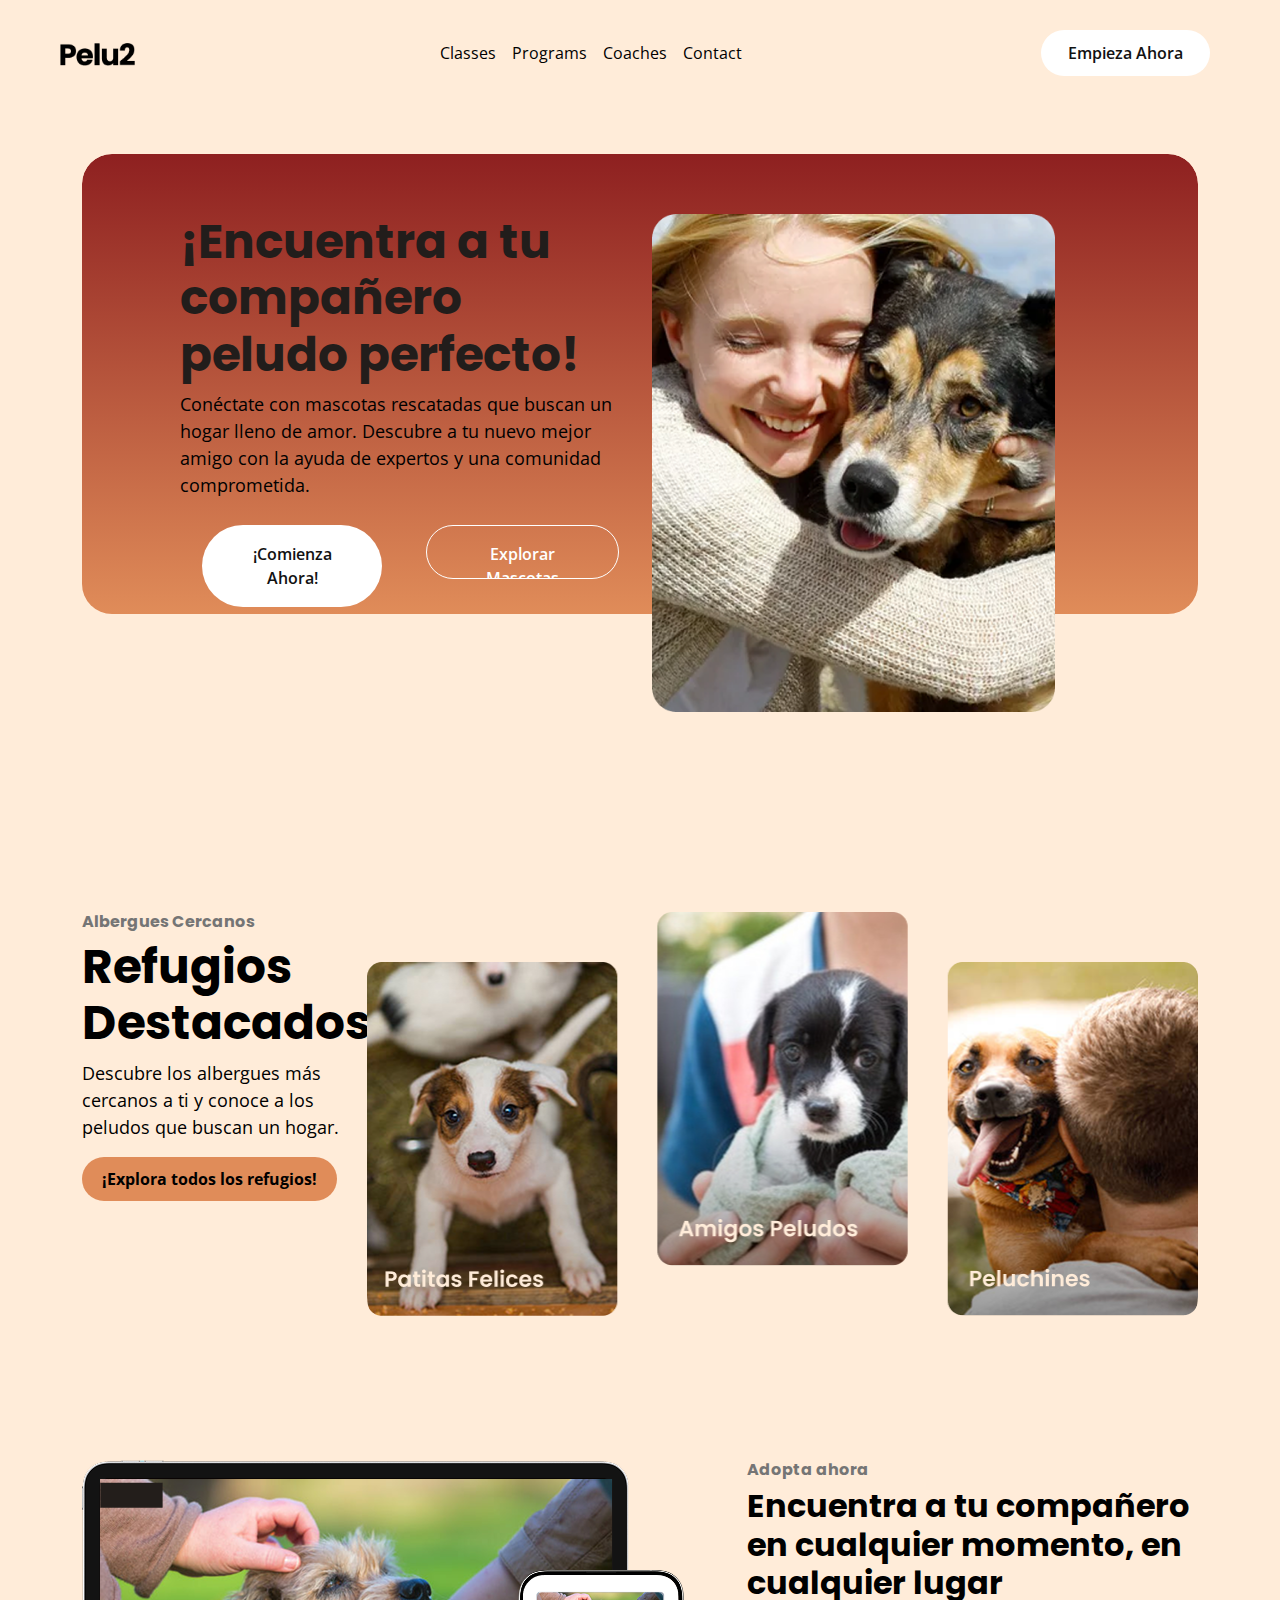
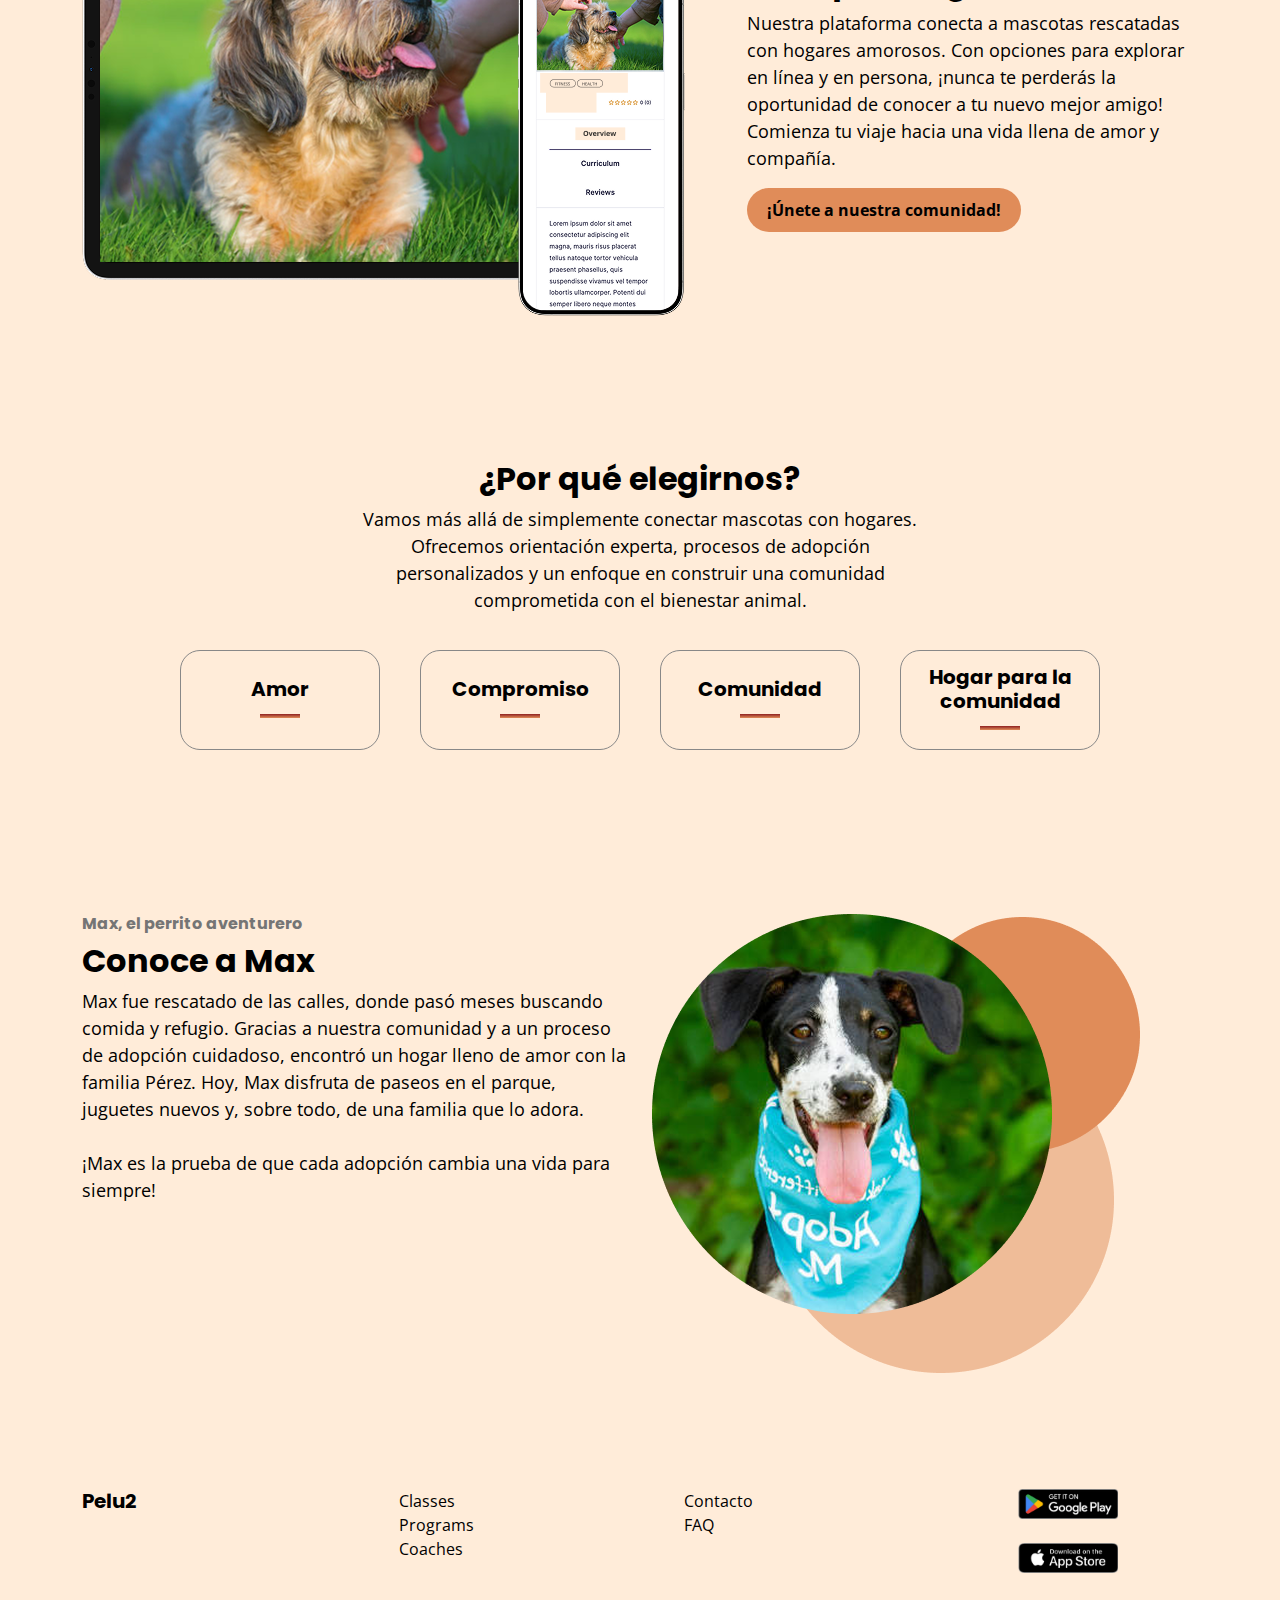
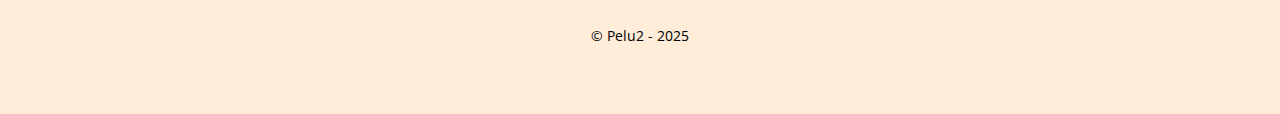
==== commit 42459444: "cambios" ====
--- a/index.html
+++ b/index.html
@@ -3,13 +3,14 @@
 <head>
     <meta charset="UTF-8">
     <meta name="viewport" content="width=device-width, initial-scale=1.0">
-    <title>Pelu2 - Home</title>
+    <title>Pelu2 - Mascotas</title>
     <link rel="icon" type="image/png" href="/images/Dan.png" sizes="32x32">
     <link href="https://fonts.googleapis.com/css?family=Open+Sans|Poppins|Inter&display=swap" rel="stylesheet">
     <link href="https://cdn.jsdelivr.net/npm/bootstrap@5.3.3/dist/css/bootstrap.min.css" rel="stylesheet">
     <script src="https://cdn.jsdelivr.net/npm/bootstrap@5.3.3/dist/js/bootstrap.bundle.min.js" defer></script>
     <link href="/main.css" rel="stylesheet">
     <link href="/index.css" rel="stylesheet">
+    <link href="/Mascotas2.css" rel="stylesheet">
 </head>
 <body>
     <!-- Navbar -->
@@ -24,19 +25,19 @@
             <div class="collapse navbar-collapse" id="navbarNav">
                 <ul class="navbar-nav mx-auto">
                     <li class="nav-item">
-                        <a class="nav-link" href="/TuRepositorio">Classes</a>
-                    </li>
-                    <li class="nav-item">
-                        <a class="nav-link" href="/Trabajos">Programs</a>
-                    </li>
-                    <li class="nav-item">
-                        <a class="nav-link" href="/Actores">Coaches</a>
-                    </li>
-                    <li class="nav-item">
-                        <a class="nav-link" href="/Contacto">Contact</a>
+                        <a class="nav-link" href="/TuRepositorio.html">Classes</a>
+                    </li>
+                    <li class="nav-item">
+                        <a class="nav-link" href="/Mascotas.html">Programs</a>
+                    </li>
+                    <li class="nav-item">
+                        <a class="nav-link" href="/Refugios.html">Coaches</a>
+                    </li>
+                    <li class="nav-item">
+                        <a class="nav-link" href="/Contacto.html">Contact</a>
                     </li>
                 </ul>
-                <a class="btn btn-custom" href="/Login">
+                <a class="btn btn-custom" href="/Login.html">
                     <span class="text-primary">Empieza Ahora</span>
                 </a>
             </div>
@@ -174,10 +175,10 @@
                 <div class="col-sm-3">
                     <ul class="mx-auto">
                         <li style="list-style-type: none;">
-                            <a href="/TuRepositorio">Classes</a>
-                        </li>
-                        <li style="list-style-type: none;">
-                            <a href="/Trabajos">Programs</a>
+                            <a href="/TuRepositorio.html">Classes</a>
+                        </li>
+                        <li style="list-style-type: none;">
+                            <a href="/Mascotas.html">Programs</a>
                         </li>
                         <li style="list-style-type: none;">
                             <a href="/Actores">Coaches</a>
@@ -187,7 +188,7 @@
                 <div class="col-sm-3">
                     <ul class="mx-auto">
                         <li style="list-style-type: none;">
-                            <a href="/Contacto">Contacto</a>
+                            <a href="/Contacto.html">Contacto</a>
                         </li>
                         <li style="list-style-type: none;">FAQ</li>
                     </ul>
--- a/Mascotas2.css
+++ b/Mascotas2.css
@@ -0,0 +1,127 @@
+.filtro1 {
+  background: #F45B53;
+  padding: 10px;          /* Puedes simplificar '10px 10px' a '10px' si es el mismo valor para ambos lados */
+  margin: 10px;           /* Si deseas que el elemento ocupe realmente el 100% del ancho de la columna, ten en cuenta que el margin agrega espacio extra */
+  border-radius: 20px;
+  overflow: hidden;
+  
+  width: 100%;            /* Ocupa el ancho completo del contenedor */
+  box-sizing: border-box; /* Incluye el padding dentro del ancho total */
+}
+
+.filtro2 {
+  background: #5358F4;
+  padding: 10px;          /* Puedes simplificar '10px 10px' a '10px' si es el mismo valor para ambos lados */
+  margin: 10px;           /* Si deseas que el elemento ocupe realmente el 100% del ancho de la columna, ten en cuenta que el margin agrega espacio extra */
+  border-radius: 20px;
+  overflow: hidden;
+  
+  width: 100%;            /* Ocupa el ancho completo del contenedor */
+  box-sizing: border-box; /* Incluye el padding dentro del ancho total */
+}
+
+.filtro3 {
+  background: #53F491;
+  padding: 10px;          /* Puedes simplificar '10px 10px' a '10px' si es el mismo valor para ambos lados */
+  margin: 10px;           /* Si deseas que el elemento ocupe realmente el 100% del ancho de la columna, ten en cuenta que el margin agrega espacio extra */
+  border-radius: 20px;
+  overflow: hidden;
+  
+  width: 100%;            /* Ocupa el ancho completo del contenedor */
+  box-sizing: border-box; /* Incluye el padding dentro del ancho total */
+}
+
+.filtro1, .filtro2, .filtro3 {
+  flex: 1;          /* Cada uno toma la misma proporción del espacio */
+  text-align: center; /* Centra el contenido del filtro (opcional) */
+  box-sizing: border-box; /* Asegura que el padding se incluya en el ancho total */
+}
+
+
+.text-primary {
+  color: #121212 !important;
+  top: 16px;
+  left: 32px;
+  font-family: 'Open Sans', sans-serif !important;
+  font-weight: 600; /* 'SemiBold' es equivalente a 600 en CSS */
+  font-size: auto;
+  text-align: center;
+}
+
+.text-primary:hover {
+  color: #ffffff !important;
+}
+
+.col-with-gradient {
+  position: relative; /* Para posicionar el pseudo-elemento respecto a la columna */
+}
+
+.col-with-gradient:not(:last-child)::after {
+  content: "";
+  position: absolute;
+  top: 0;
+  right: 0;
+  width: 4px; /* Ancho del borde vertical (similar a la altura del .gradient-line, pero invertido) */
+  height: 100%; /* Se extiende a lo largo de toda la columna */
+  background: linear-gradient(to bottom, rgba(244,91,83,1), rgba(233,149,73,1));
+}
+
+.boxeado {
+  width: 200px; /* Ancho fijo */
+  height: 100px; /* Alto fijo */
+  display: flex;
+  flex-direction: column; /* Organiza los elementos verticalmente */
+  align-items: center;
+  justify-content: center;
+  margin: 20px; /* Espaciado entre columnas */
+}
+
+.boxeado h3 {
+  display: inline; /* Hace que los <h3> estén en la misma línea */
+  margin: 0; /* Asegura que no haya márgenes innecesarios */
+}
+
+.tinte{
+  background: linear-gradient(to bottom, rgba(244,91,83,1), rgba(233,149,73,1));
+  -webkit-background-clip: text;
+      /* Hacemos transparente el color del texto para que se vea el gradiente */
+  -webkit-text-fill-color: transparent;
+      /* Opcional: para navegadores que soporten background-clip en modo estándar */
+  background-clip: text;
+}
+
+.btn1-custom {
+  background: rgba(255, 255, 255, 1);
+  padding: 16px 32px;
+  margin: 10px;
+  top: 0;
+  left: 0;
+  border-radius: 100px; /* Se puede simplificar */
+  overflow: hidden;
+}
+
+.btn2-custom {
+  border-color: #ffffff;
+  width: 193px;
+  height: 54px;
+  padding: 16px 32px;
+  margin: 10px;
+  top: 0;
+  left: 200px;
+  border-radius: 100px;
+  overflow: hidden;
+}
+
+.text-secondary {
+  color: #ffffff !important;
+  top: 16px;
+  left: 32px;
+  font-family: 'Open Sans', sans-serif !important;
+  font-weight: 600;
+  font-size: 16px;
+  text-align: center;
+}
+
+.text-secondary:hover {
+  color: #121212 !important;
+}
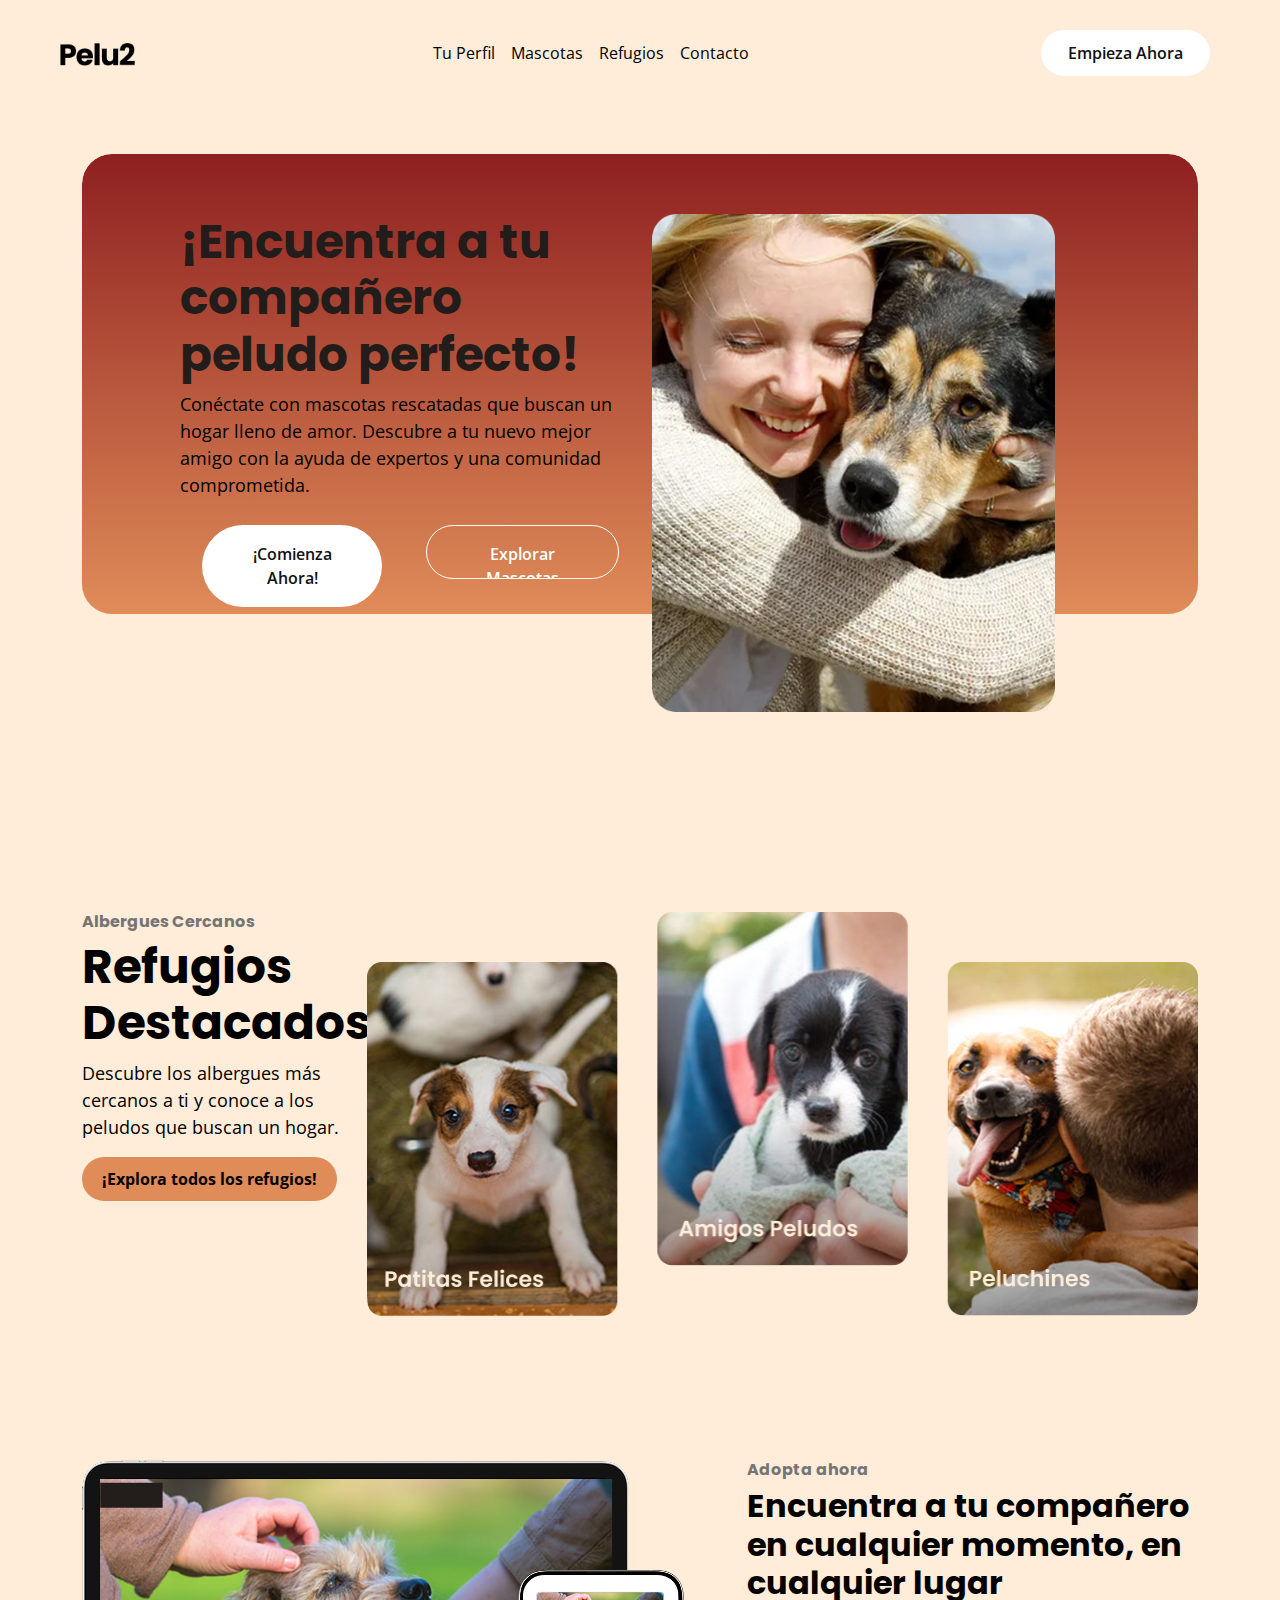
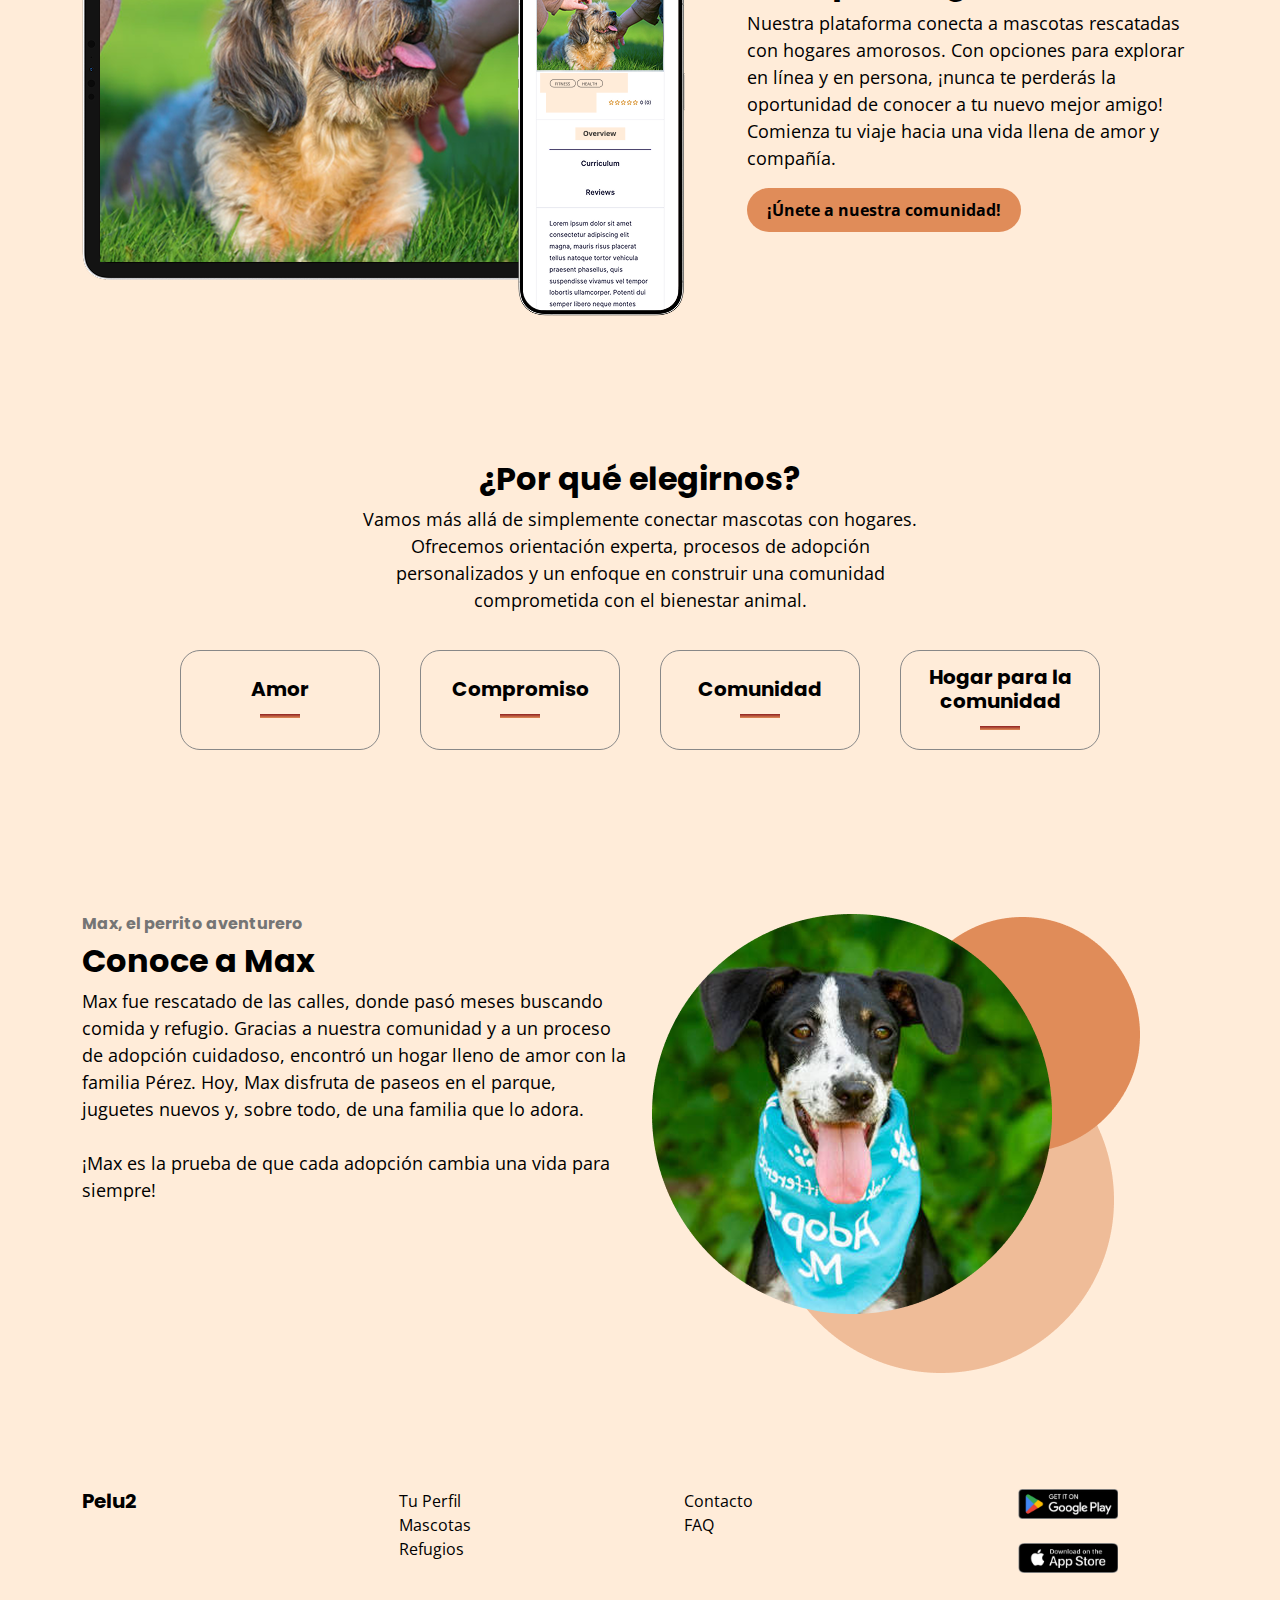
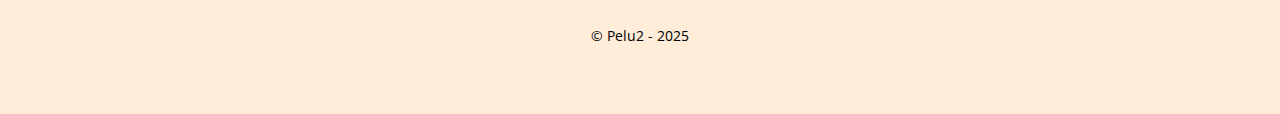
==== commit 1af82ba5: "cambios de ultimo momento" ====
--- a/index.html
+++ b/index.html
@@ -25,16 +25,16 @@
             <div class="collapse navbar-collapse" id="navbarNav">
                 <ul class="navbar-nav mx-auto">
                     <li class="nav-item">
-                        <a class="nav-link" href="/TuRepositorio.html">Classes</a>
-                    </li>
-                    <li class="nav-item">
-                        <a class="nav-link" href="/Mascotas.html">Programs</a>
-                    </li>
-                    <li class="nav-item">
-                        <a class="nav-link" href="/Refugios.html">Coaches</a>
-                    </li>
-                    <li class="nav-item">
-                        <a class="nav-link" href="/Contacto.html">Contact</a>
+                        <a class="nav-link" href="/TuRepositorio.html">Tu Perfil</a>
+                    </li>
+                    <li class="nav-item">
+                        <a class="nav-link" href="/Mascotas.html">Mascotas</a>
+                    </li>
+                    <li class="nav-item">
+                        <a class="nav-link" href="/Refugios.html">Refugios</a>
+                    </li>
+                    <li class="nav-item">
+                        <a class="nav-link" href="/Contacto.html">Contacto</a>
                     </li>
                 </ul>
                 <a class="btn btn-custom" href="/Login.html">
@@ -175,13 +175,13 @@
                 <div class="col-sm-3">
                     <ul class="mx-auto">
                         <li style="list-style-type: none;">
-                            <a href="/TuRepositorio.html">Classes</a>
-                        </li>
-                        <li style="list-style-type: none;">
-                            <a href="/Mascotas.html">Programs</a>
-                        </li>
-                        <li style="list-style-type: none;">
-                            <a href="/Actores">Coaches</a>
+                            <a href="/TuRepositorio.html">Tu Perfil</a>
+                        </li>
+                        <li style="list-style-type: none;">
+                            <a href="/Mascotas.html">Mascotas</a>
+                        </li>
+                        <li style="list-style-type: none;">
+                            <a href="/Refugios.html">Refugios</a>
                         </li>
                     </ul>
                 </div>
